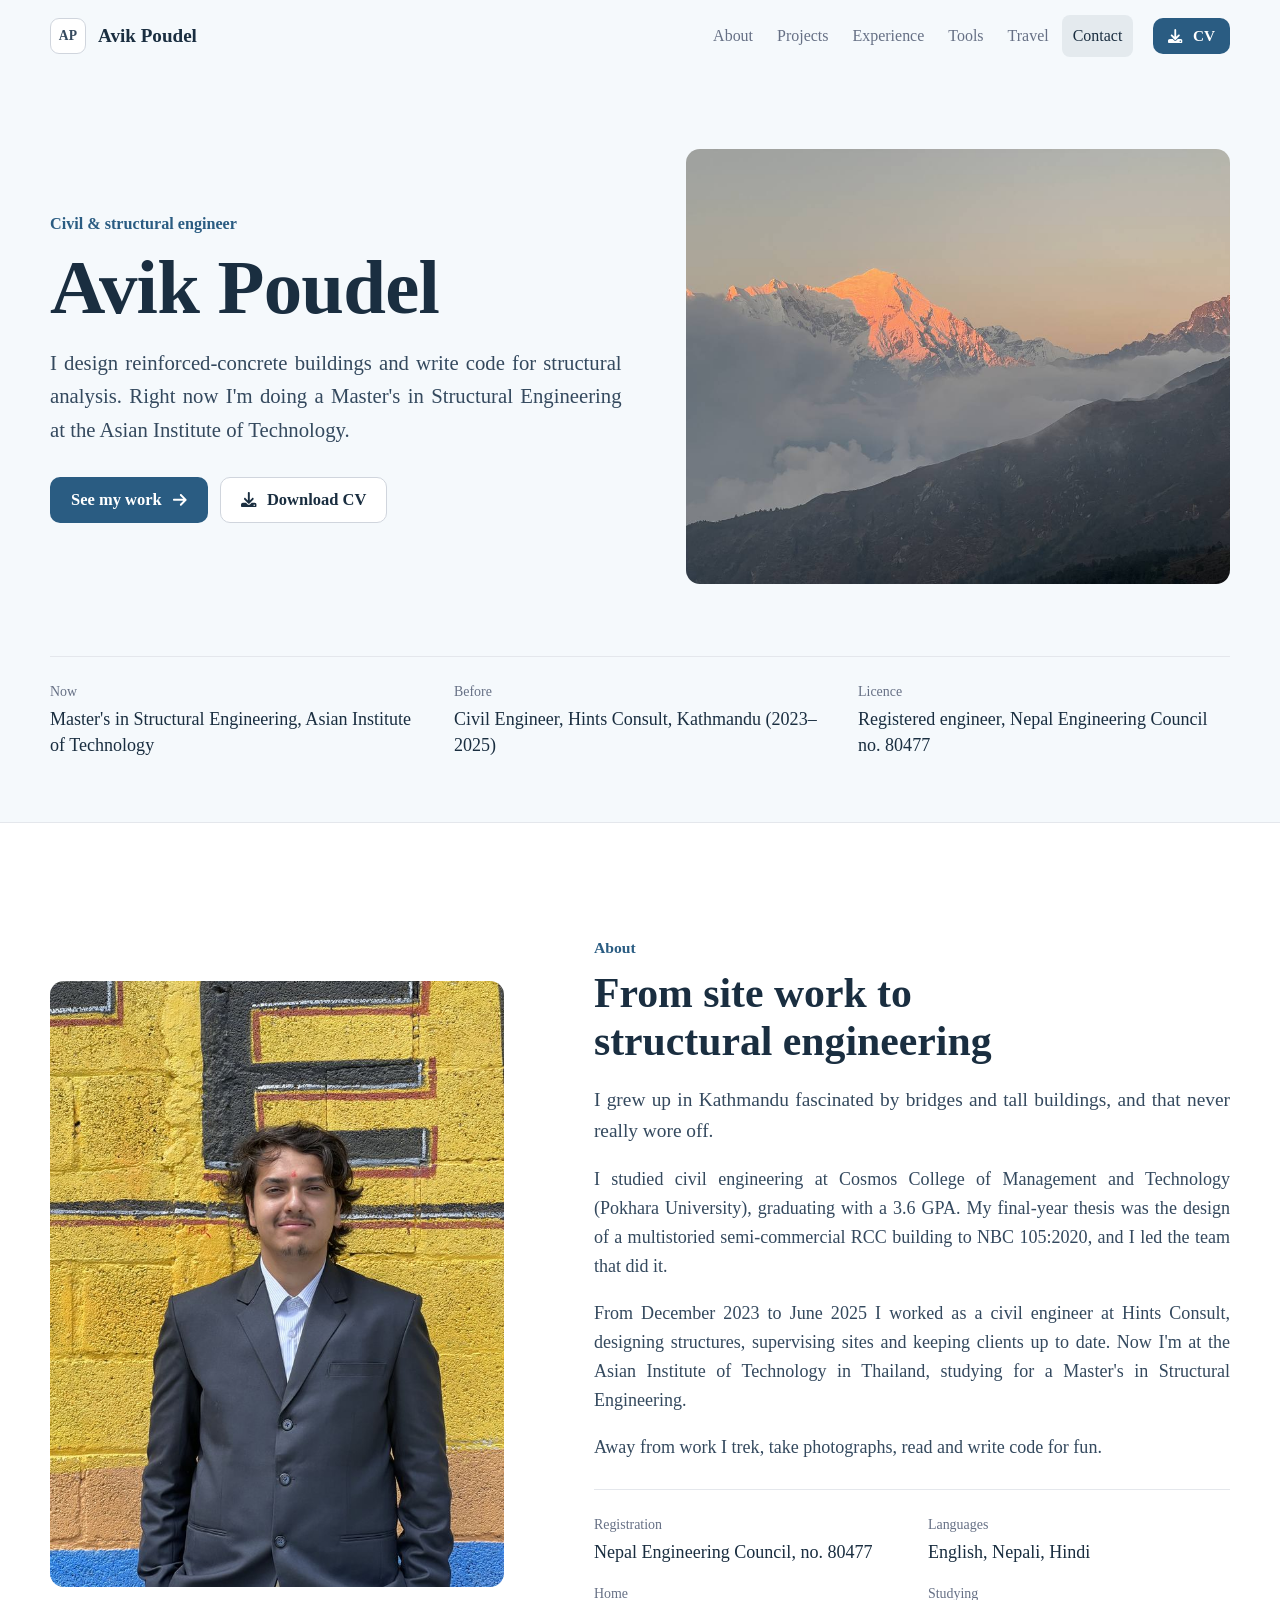
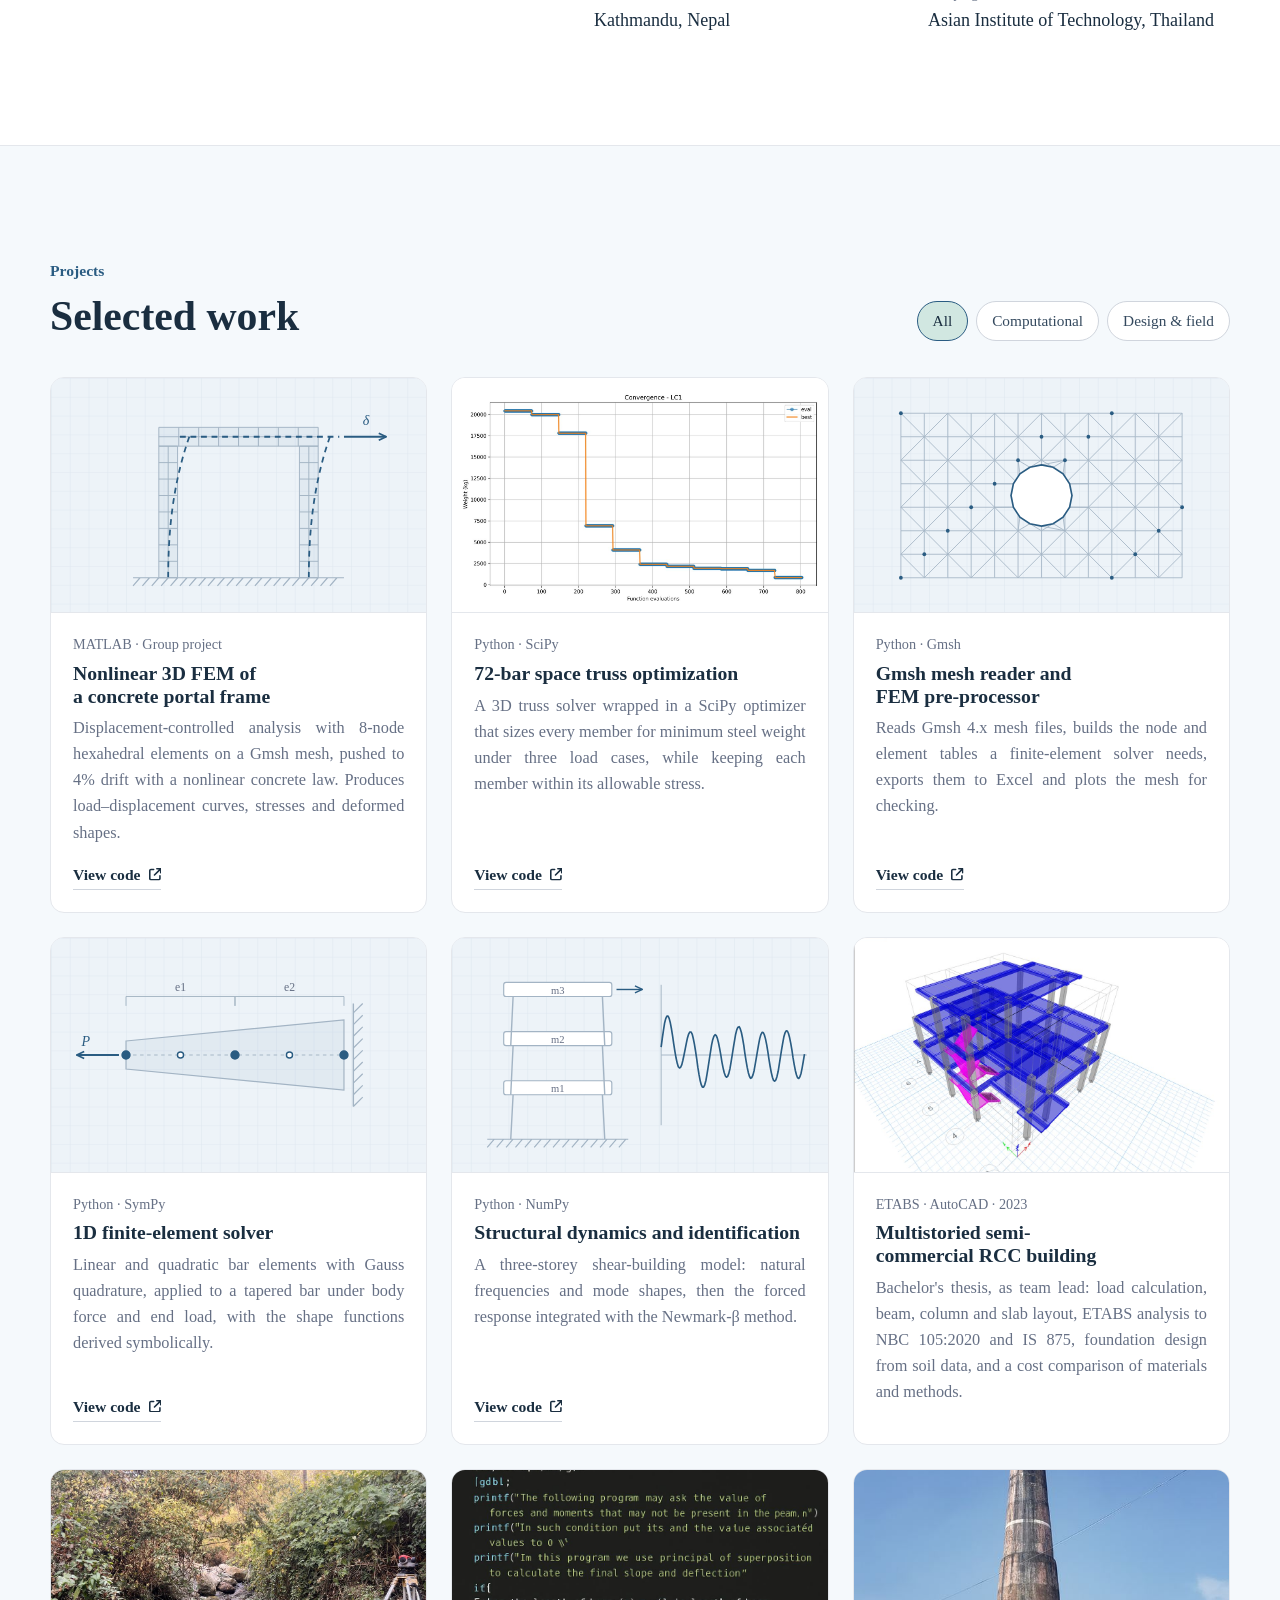
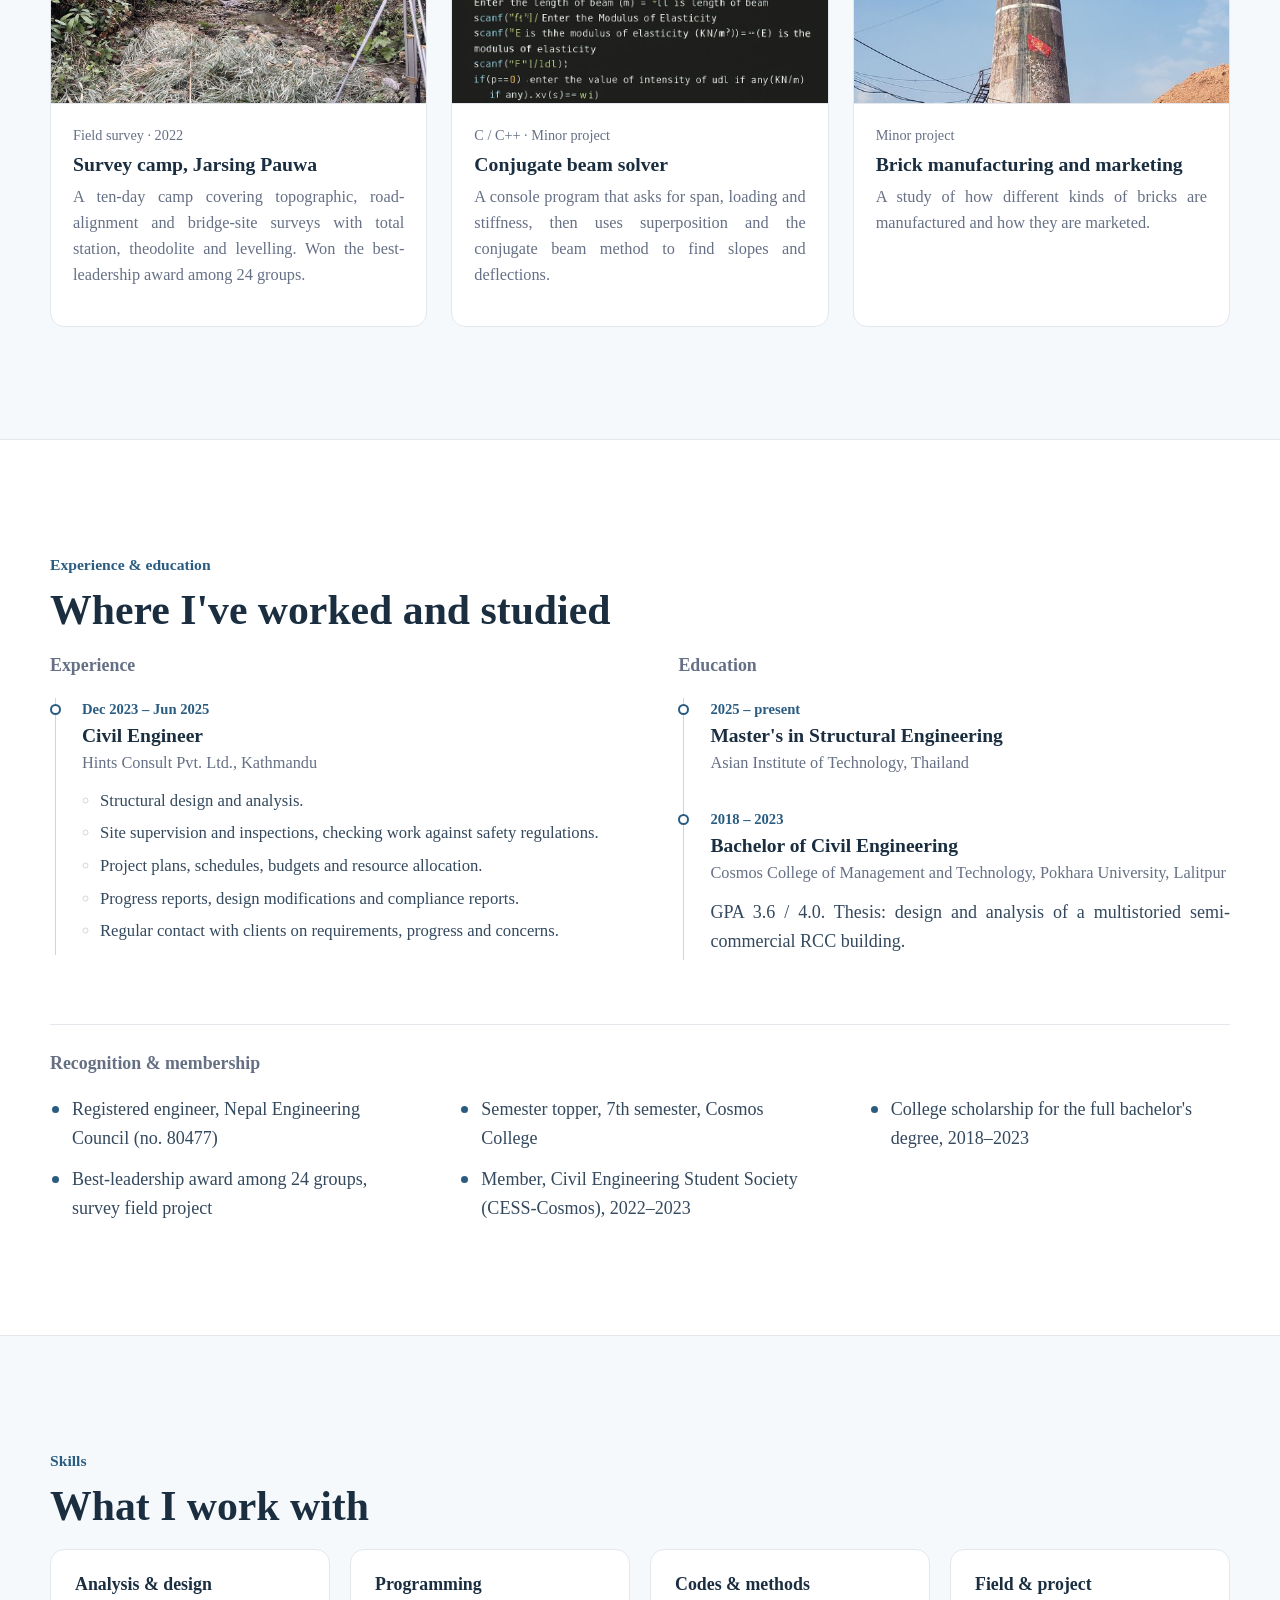
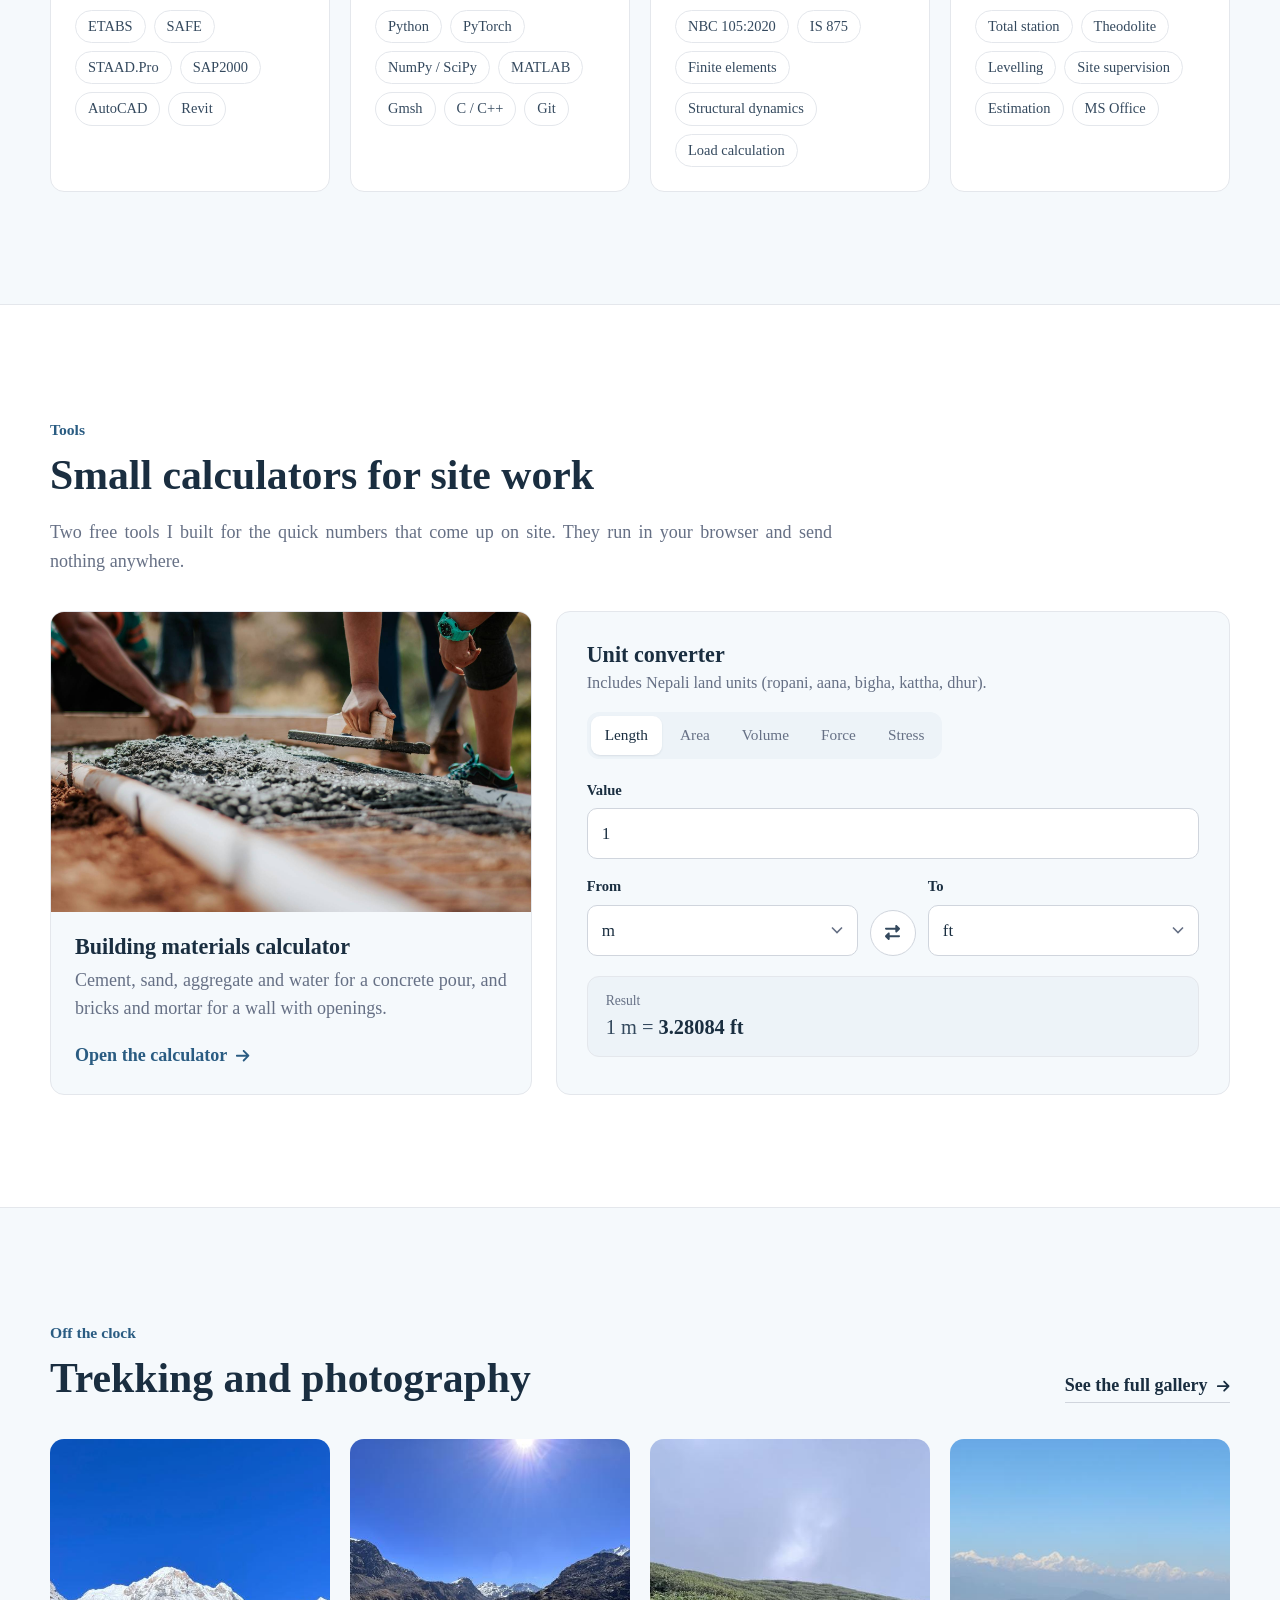
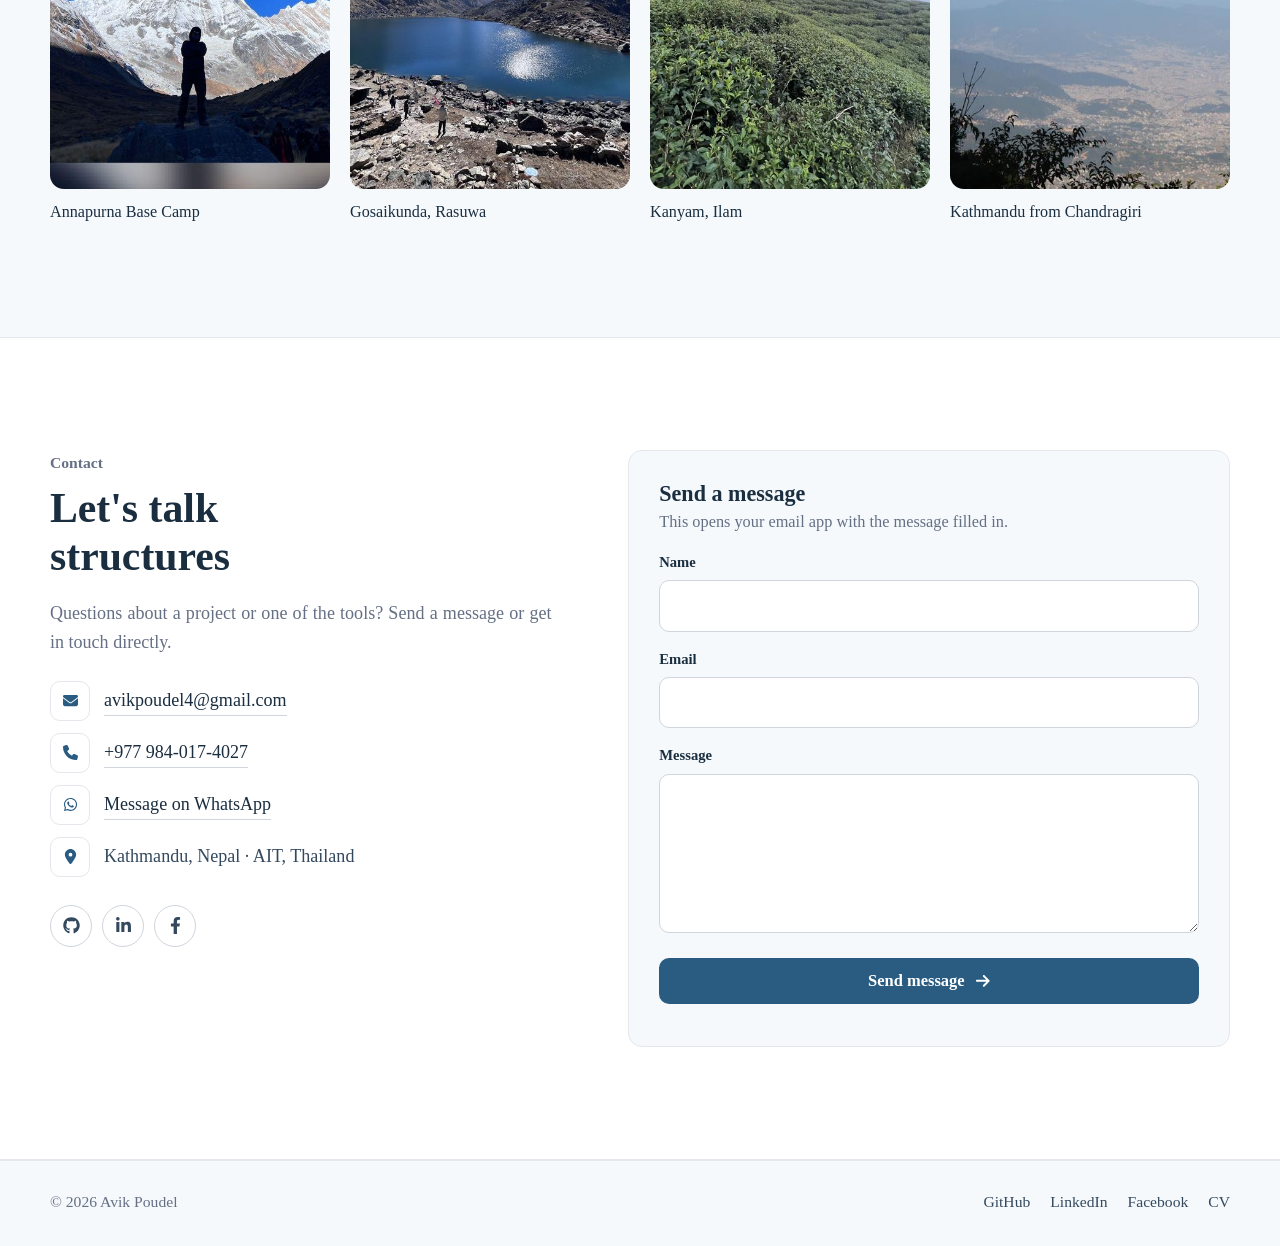
==== index.html @ 18329cd5 "Use the original site's colour palette Bring back the colours from the first avikpoudel.com.np style" ====
<!DOCTYPE html>
<html lang="en">
<head>
  <meta charset="utf-8">
  <meta name="viewport" content="width=device-width, initial-scale=1">
  <title>Avik Poudel | Civil &amp; Structural Engineer</title>
  <meta name="description" content="Avik Poudel is a civil and structural engineer from Kathmandu, Nepal, studying for a Master's in Structural Engineering at the Asian Institute of Technology.">
  <link rel="canonical" href="https://www.avikpoudel.com.np/">
  <meta name="theme-color" content="#f5f9fc">

  <meta property="og:type" content="website">
  <meta property="og:site_name" content="Avik Poudel">
  <meta property="og:title" content="Avik Poudel | Civil & Structural Engineer">
  <meta property="og:description" content="Structural design, finite-element analysis and engineering tools.">
  <meta property="og:url" content="https://www.avikpoudel.com.np/">
  <meta property="og:image" content="https://www.avikpoudel.com.np/assets/img/og.jpg">
  <meta property="og:image:width" content="1200">
  <meta property="og:image:height" content="630">
  <meta name="twitter:card" content="summary_large_image">

  <link rel="icon" href="favicon.ico" sizes="32x32">
  <link rel="icon" href="assets/img/favicon.svg" type="image/svg+xml">
  <link rel="apple-touch-icon" href="assets/img/apple-touch-icon.png">
  <link rel="preload" as="image" href="assets/img/hero.jpg" imagesrcset="assets/img/hero-sm.jpg 1100w, assets/img/hero.jpg 2200w" imagesizes="(max-width: 860px) 100vw, 50vw">
  <link rel="stylesheet" href="assets/css/site.css">
  <script>document.documentElement.classList.add('js');</script>

  <script type="application/ld+json">
  {
    "@context": "https://schema.org",
    "@type": "Person",
    "name": "Avik Poudel",
    "jobTitle": "Civil and Structural Engineer",
    "url": "https://www.avikpoudel.com.np/",
    "image": "https://www.avikpoudel.com.np/assets/img/portrait.jpg",
    "email": "mailto:avikpoudel4@gmail.com",
    "address": { "@type": "PostalAddress", "addressLocality": "Kathmandu", "addressCountry": "NP" },
    "alumniOf": { "@type": "CollegeOrUniversity", "name": "Pokhara University" },
    "affiliation": { "@type": "CollegeOrUniversity", "name": "Asian Institute of Technology" },
    "sameAs": [
      "https://github.com/poudelavik1",
      "https://www.linkedin.com/in/avik-poudel-980027285/",
      "https://www.facebook.com/avik.poudel"
    ]
  }
  </script>
</head>
<body>
  <a class="skip-link" href="#main">Skip to content</a>

  <header class="site-header" data-header>
    <div class="container nav">
      <a class="brand" href="#top">
        <span class="brand__mark" aria-hidden="true">AP</span>
        <span>Avik Poudel</span>
      </a>
      <button class="nav-toggle" type="button" aria-expanded="false" aria-controls="site-nav" data-nav-toggle>
        <span class="nav-toggle__bars" aria-hidden="true"></span>
        <span class="sr-only">Menu</span>
      </button>
      <nav class="nav__menu" id="site-nav" aria-label="Main">
        <ul class="nav__links">
          <li><a href="#about">About</a></li>
          <li><a href="#projects">Projects</a></li>
          <li><a href="#experience">Experience</a></li>
          <li><a href="#tools">Tools</a></li>
          <li><a href="hobby.html">Travel</a></li>
          <li><a href="#contact">Contact</a></li>
        </ul>
        <a class="btn btn--small" href="resources/cv.pdf" download>
          <svg class="icon" aria-hidden="true"><use href="assets/img/icons.svg#i-download"></use></svg>
          CV
        </a>
      </nav>
    </div>
  </header>

  <main id="main">

    <!-- Hero -->
    <section class="hero" id="top" aria-labelledby="hero-title">
      <div class="container hero__grid">
        <div>
          <p class="eyebrow">Civil &amp; structural engineer</p>
          <h1 class="hero__title" id="hero-title">Avik Poudel</h1>
          <p class="hero__lead">I design reinforced-concrete buildings and write code for structural analysis. Right now I'm doing a Master's in Structural Engineering at the Asian Institute of Technology.</p>
          <div class="hero__actions">
            <a class="btn" href="#projects">
              See my work
              <svg class="icon" aria-hidden="true"><use href="assets/img/icons.svg#i-arrow-right"></use></svg>
            </a>
            <a class="btn btn--outline" href="resources/cv.pdf" download>
              <svg class="icon" aria-hidden="true"><use href="assets/img/icons.svg#i-download"></use></svg>
              Download CV
            </a>
          </div>
        </div>
        <figure class="hero__media">
          <img src="assets/img/hero.jpg" srcset="assets/img/hero-sm.jpg 1100w, assets/img/hero.jpg 2200w" sizes="(max-width: 860px) 100vw, 50vw" width="2200" height="1650" alt="A snow-capped Himalayan peak glowing orange at sunrise above a sea of clouds" fetchpriority="high">
        </figure>
      </div>
      <div class="container">
        <dl class="hero__facts">
          <div>
            <dt>Now</dt>
            <dd>Master's in Structural Engineering, Asian Institute of Technology</dd>
          </div>
          <div>
            <dt>Before</dt>
            <dd>Civil Engineer, Hints Consult, Kathmandu (2023–2025)</dd>
          </div>
          <div>
            <dt>Licence</dt>
            <dd>Registered engineer, Nepal Engineering Council no. 80477</dd>
          </div>
        </dl>
      </div>
    </section>

    <!-- About -->
    <section class="section section--white" id="about" aria-labelledby="about-title">
      <div class="container about">
        <figure class="about__photo reveal">
          <img src="assets/img/portrait.jpg" width="675" height="900" loading="lazy" alt="Avik Poudel in a dark suit, standing in front of a yellow painted wall">
        </figure>
        <div class="reveal">
          <p class="section-label">About</p>
          <h2 id="about-title">From site work to structural engineering</h2>
          <p class="lead">I grew up in Kathmandu fascinated by bridges and tall buildings, and that never really wore off.</p>
          <p>I studied civil engineering at Cosmos College of Management and Technology (Pokhara University), graduating with a 3.6 GPA. My final-year thesis was the design of a multistoried semi-commercial RCC building to NBC 105:2020, and I led the team that did it.</p>
          <p>From December 2023 to June 2025 I worked as a civil engineer at Hints Consult, designing structures, supervising sites and keeping clients up to date. Now I'm at the Asian Institute of Technology in Thailand, studying for a Master's in Structural Engineering.</p>
          <p>Away from work I trek, take photographs, read and write code for fun.</p>
          <dl class="facts">
            <div><dt>Registration</dt><dd>Nepal Engineering Council, no. 80477</dd></div>
            <div><dt>Languages</dt><dd>English, Nepali, Hindi</dd></div>
            <div><dt>Home</dt><dd>Kathmandu, Nepal</dd></div>
            <div><dt>Studying</dt><dd>Asian Institute of Technology, Thailand</dd></div>
          </dl>
        </div>
      </div>
    </section>


    <!-- Projects -->
    <section class="section" id="projects" aria-labelledby="projects-title">
      <div class="container">
        <div class="section-head">
          <div>
            <p class="section-label">Projects</p>
            <h2 id="projects-title">Selected work</h2>
          </div>
          <div class="filters" role="group" aria-label="Filter projects">
            <button class="filter" type="button" data-filter="all" aria-pressed="true">All</button>
            <button class="filter" type="button" data-filter="computational" aria-pressed="false">Computational</button>
            <button class="filter" type="button" data-filter="design" aria-pressed="false">Design &amp; field</button>
          </div>
        </div>

        <div class="project-grid">
          <article class="project reveal" data-tags="computational">
            <div class="project__media">
              <img src="assets/img/projects/portal-frame.svg" width="320" height="200" loading="lazy" alt="Line drawing of a meshed concrete portal frame with its deformed shape dashed under a lateral displacement.">
            </div>
            <div class="project__body">
              <p class="project__meta">MATLAB · Group project</p>
              <h3>Nonlinear 3D FEM of a concrete portal frame</h3>
              <p>Displacement-controlled analysis with 8-node hexahedral elements on a Gmsh mesh, pushed to 4% drift with a nonlinear concrete law. Produces load–displacement curves, stresses and deformed shapes.</p>
              <a class="text-link" href="https://github.com/poudelavik1/FEMPROJECT_GROUP3" target="_blank" rel="noopener">View code <svg class="icon" aria-hidden="true"><use href="assets/img/icons.svg#i-arrow-up-right-from-square"></use></svg></a>
            </div>
          </article>

          <article class="project reveal" data-tags="computational">
            <div class="project__media project__media--chart">
              <img src="assets/img/truss-convergence.jpg" width="1400" height="840" loading="lazy" alt="Convergence plot: truss weight falls in steps from about 20,000 to under 1,000 over 800 function evaluations.">
            </div>
            <div class="project__body">
              <p class="project__meta">Python · SciPy</p>
              <h3>72-bar space truss optimization</h3>
              <p>A 3D truss solver wrapped in a SciPy optimizer that sizes every member for minimum steel weight under three load cases, while keeping each member within its allowable stress.</p>
              <a class="text-link" href="https://github.com/poudelavik1/72bartrussoptimization" target="_blank" rel="noopener">View code <svg class="icon" aria-hidden="true"><use href="assets/img/icons.svg#i-arrow-up-right-from-square"></use></svg></a>
            </div>
          </article>

          <article class="project reveal" data-tags="computational">
            <div class="project__media">
              <img src="assets/img/projects/gmsh-mesh.svg" width="320" height="200" loading="lazy" alt="Triangular finite-element mesh of a plate with a circular hole.">
            </div>
            <div class="project__body">
              <p class="project__meta">Python · Gmsh</p>
              <h3>Gmsh mesh reader and FEM pre-processor</h3>
              <p>Reads Gmsh 4.x mesh files, builds the node and element tables a finite-element solver needs, exports them to Excel and plots the mesh for checking.</p>
              <a class="text-link" href="https://github.com/poudelavik1/gmsh2dcooedgen" target="_blank" rel="noopener">View code <svg class="icon" aria-hidden="true"><use href="assets/img/icons.svg#i-arrow-up-right-from-square"></use></svg></a>
            </div>
          </article>

          <article class="project reveal" data-tags="computational">
            <div class="project__media">
              <img src="assets/img/projects/fem-1d.svg" width="320" height="200" loading="lazy" alt="Tapered bar fixed at one end, split into two quadratic elements, with an axial load P at the free end.">
            </div>
            <div class="project__body">
              <p class="project__meta">Python · SymPy</p>
              <h3>1D finite-element solver</h3>
              <p>Linear and quadratic bar elements with Gauss quadrature, applied to a tapered bar under body force and end load, with the shape functions derived symbolically.</p>
              <a class="text-link" href="https://github.com/poudelavik1/fem_1D_elementsolver" target="_blank" rel="noopener">View code <svg class="icon" aria-hidden="true"><use href="assets/img/icons.svg#i-arrow-up-right-from-square"></use></svg></a>
            </div>
          </article>

          <article class="project reveal" data-tags="computational">
            <div class="project__media">
              <img src="assets/img/projects/shear-building.svg" width="320" height="200" loading="lazy" alt="Three-storey shear building model beside a plot of its top-floor displacement over time.">
            </div>
            <div class="project__body">
              <p class="project__meta">Python · NumPy</p>
              <h3>Structural dynamics and identification</h3>
              <p>A three-storey shear-building model: natural frequencies and mode shapes, then the forced response integrated with the Newmark-β method.</p>
              <a class="text-link" href="https://github.com/poudelavik1/structuralidentification" target="_blank" rel="noopener">View code <svg class="icon" aria-hidden="true"><use href="assets/img/icons.svg#i-arrow-up-right-from-square"></use></svg></a>
            </div>
          </article>

          <article class="project reveal" data-tags="design">
            <div class="project__media">
              <img src="assets/img/etabs.jpg" width="1100" height="697" loading="lazy" alt="ETABS 3D model of a multistoried reinforced-concrete building with slabs, beams and columns.">
            </div>
            <div class="project__body">
              <p class="project__meta">ETABS · AutoCAD · 2023</p>
              <h3>Multistoried semi-commercial RCC building</h3>
              <p>Bachelor's thesis, as team lead: load calculation, beam, column and slab layout, ETABS analysis to NBC 105:2020 and IS 875, foundation design from soil data, and a cost comparison of materials and methods.</p>
            </div>
          </article>

          <article class="project reveal" data-tags="design">
            <div class="project__media">
              <img src="assets/img/survey-camp.jpg" width="1100" height="825" loading="lazy" alt="Surveying instrument on a tripod beside a rocky stream in the forest.">
            </div>
            <div class="project__body">
              <p class="project__meta">Field survey · 2022</p>
              <h3>Survey camp, Jarsing Pauwa</h3>
              <p>A ten-day camp covering topographic, road-alignment and bridge-site surveys with total station, theodolite and levelling. Won the best-leadership award among 24 groups.</p>
            </div>
          </article>

          <article class="project reveal" data-tags="computational">
            <div class="project__media">
              <img src="assets/img/conjugate-beam.jpg" width="900" height="900" loading="lazy" alt="C source code for a conjugate beam calculation.">
            </div>
            <div class="project__body">
              <p class="project__meta">C / C++ · Minor project</p>
              <h3>Conjugate beam solver</h3>
              <p>A console program that asks for span, loading and stiffness, then uses superposition and the conjugate beam method to find slopes and deflections.</p>
            </div>
          </article>

          <article class="project reveal" data-tags="design">
            <div class="project__media">
              <img src="assets/img/brick-factory.jpg" width="562" height="1000" loading="lazy" alt="Tall brick kiln chimney with smoke against a blue sky.">
            </div>
            <div class="project__body">
              <p class="project__meta">Minor project</p>
              <h3>Brick manufacturing and marketing</h3>
              <p>A study of how different kinds of bricks are manufactured and how they are marketed.</p>
            </div>
          </article>
        </div>
      </div>
    </section>

    <!-- Experience & education -->
    <section class="section section--white" id="experience" aria-labelledby="experience-title">
      <div class="container">
        <p class="section-label">Experience &amp; education</p>
        <h2 id="experience-title">Where I've worked and studied</h2>

        <div class="timeline-grid">
          <div class="reveal">
            <h3 class="col-title">Experience</h3>
            <ol class="timeline">
              <li class="timeline__item">
                <p class="timeline__date">Dec 2023 – Jun 2025</p>
                <h4>Civil Engineer</h4>
                <p class="timeline__place">Hints Consult Pvt. Ltd., Kathmandu</p>
                <ul>
                  <li>Structural design and analysis.</li>
                  <li>Site supervision and inspections, checking work against safety regulations.</li>
                  <li>Project plans, schedules, budgets and resource allocation.</li>
                  <li>Progress reports, design modifications and compliance reports.</li>
                  <li>Regular contact with clients on requirements, progress and concerns.</li>
                </ul>
              </li>
            </ol>
          </div>

          <div class="reveal">
            <h3 class="col-title">Education</h3>
            <ol class="timeline">
              <li class="timeline__item">
                <p class="timeline__date">2025 – present</p>
                <h4>Master's in Structural Engineering</h4>
                <p class="timeline__place">Asian Institute of Technology, Thailand</p>
              </li>
              <li class="timeline__item">
                <p class="timeline__date">2018 – 2023</p>
                <h4>Bachelor of Civil Engineering</h4>
                <p class="timeline__place">Cosmos College of Management and Technology, Pokhara University, Lalitpur</p>
                <p>GPA 3.6 / 4.0. Thesis: design and analysis of a multistoried semi-commercial RCC building.</p>
              </li>
            </ol>
          </div>
        </div>

        <div class="recognition reveal">
          <h3 class="col-title">Recognition &amp; membership</h3>
          <ul class="plain-list">
            <li>Registered engineer, Nepal Engineering Council (no. 80477)</li>
            <li>Semester topper, 7th semester, Cosmos College</li>
            <li>College scholarship for the full bachelor's degree, 2018–2023</li>
            <li>Best-leadership award among 24 groups, survey field project</li>
            <li>Member, Civil Engineering Student Society (CESS-Cosmos), 2022–2023</li>
          </ul>
        </div>
      </div>
    </section>

    <!-- Skills -->
    <section class="section" id="skills" aria-labelledby="skills-title">
      <div class="container">
        <p class="section-label">Skills</p>
        <h2 id="skills-title">What I work with</h2>
        <div class="skills-grid">
          <div class="skill-group reveal">
            <h3>Analysis &amp; design</h3>
            <ul class="chips">
              <li>ETABS</li><li>SAFE</li><li>STAAD.Pro</li><li>SAP2000</li><li>AutoCAD</li><li>Revit</li>
            </ul>
          </div>
          <div class="skill-group reveal">
            <h3>Programming</h3>
            <ul class="chips">
              <li>Python</li><li>PyTorch</li><li>NumPy / SciPy</li><li>MATLAB</li><li>Gmsh</li><li>C / C++</li><li>Git</li>
            </ul>
          </div>
          <div class="skill-group reveal">
            <h3>Codes &amp; methods</h3>
            <ul class="chips">
              <li>NBC 105:2020</li><li>IS 875</li><li>Finite elements</li><li>Structural dynamics</li><li>Load calculation</li>
            </ul>
          </div>
          <div class="skill-group reveal">
            <h3>Field &amp; project</h3>
            <ul class="chips">
              <li>Total station</li><li>Theodolite</li><li>Levelling</li><li>Site supervision</li><li>Estimation</li><li>MS Office</li>
            </ul>
          </div>
        </div>
      </div>
    </section>

    <!-- Tools -->
    <section class="section section--white" id="tools" aria-labelledby="tools-title">
      <div class="container">
        <p class="section-label">Tools</p>
        <h2 id="tools-title">Small calculators for site work</h2>
        <p class="section-intro">Two free tools I built for the quick numbers that come up on site. They run in your browser and send nothing anywhere.</p>

        <div class="tools">
          <a class="tool-card reveal" href="concretecal.html">
            <img src="assets/img/construction.jpg" width="1800" height="1200" loading="lazy" alt="Workers levelling freshly poured concrete">
            <div class="tool-card__body">
              <h3>Building materials calculator</h3>
              <p>Cement, sand, aggregate and water for a concrete pour, and bricks and mortar for a wall with openings.</p>
              <span class="tool-cta">Open the calculator <svg class="icon" aria-hidden="true"><use href="assets/img/icons.svg#i-arrow-right"></use></svg></span>
            </div>
          </a>

          <div class="panel reveal" data-converter>
            <h3>Unit converter</h3>
            <p class="panel-intro">Includes Nepali land units (ropani, aana, bigha, kattha, dhur).</p>
            <div class="segmented" role="group" aria-label="Quantity">
              <button type="button" data-category="length" aria-pressed="true">Length</button>
              <button type="button" data-category="area" aria-pressed="false">Area</button>
              <button type="button" data-category="volume" aria-pressed="false">Volume</button>
              <button type="button" data-category="force" aria-pressed="false">Force</button>
              <button type="button" data-category="stress" aria-pressed="false">Stress</button>
            </div>
            <div class="field">
              <label for="conv-value">Value</label>
              <input class="input" id="conv-value" type="number" inputmode="decimal" step="any" value="1">
            </div>
            <div class="conv-grid">
              <div class="field">
                <label for="conv-from">From</label>
                <select class="input" id="conv-from"></select>
              </div>
              <button class="icon-btn" type="button" id="conv-swap" aria-label="Swap units">
                <svg class="icon" aria-hidden="true"><use href="assets/img/icons.svg#i-right-left"></use></svg>
              </button>
              <div class="field">
                <label for="conv-to">To</label>
                <select class="input" id="conv-to"></select>
              </div>
            </div>
            <output class="result" id="conv-result" for="conv-value conv-from conv-to" aria-live="polite"></output>
          </div>
        </div>
      </div>
    </section>

    <!-- Travel -->
    <section class="section" id="travel" aria-labelledby="travel-title">
      <div class="container">
        <div class="section-head">
          <div>
            <p class="section-label">Off the clock</p>
            <h2 id="travel-title">Trekking and photography</h2>
          </div>
          <a class="text-link" href="hobby.html">See the full gallery <svg class="icon" aria-hidden="true"><use href="assets/img/icons.svg#i-arrow-right"></use></svg></a>
        </div>
        <div class="travel-strip">
          <a class="reveal" href="hobby.html#abc"><div class="frame"><img src="assets/img/travel/abc-sm.jpg" width="640" height="641" loading="lazy" alt="Silhouette of a trekker in front of the snow-covered Annapurna peaks"></div><span>Annapurna Base Camp</span></a>
          <a class="reveal" href="hobby.html#goshainkunda"><div class="frame"><img src="assets/img/travel/goshainkunda-sm.jpg" width="760" height="570" loading="lazy" alt="Gosaikunda, a deep blue alpine lake surrounded by rocky mountains"></div><span>Gosaikunda, Rasuwa</span></a>
          <a class="reveal" href="hobby.html#tea"><div class="frame"><img src="assets/img/travel/tea-sm.jpg" width="760" height="570" loading="lazy" alt="Rows of green tea bushes on a hillside in Kanyam, Ilam"></div><span>Kanyam, Ilam</span></a>
          <a class="reveal" href="hobby.html#cj"><div class="frame"><img src="assets/img/travel/cj-sm.jpg" width="760" height="507" loading="lazy" alt="Kathmandu spread across the valley, seen from Chandragiri Hills"></div><span>Kathmandu from Chandragiri</span></a>
        </div>
      </div>
    </section>

    <!-- Contact -->
    <section class="section section--white" id="contact" aria-labelledby="contact-title">
      <div class="container contact">
        <div class="reveal">
          <p class="section-label">Contact</p>
          <h2 id="contact-title">Let's talk structures</h2>
          <p>Questions about a project or one of the tools? Send a message or get in touch directly.</p>
          <ul class="contact-list">
            <li>
              <span class="icon-wrap"><svg class="icon" aria-hidden="true"><use href="assets/img/icons.svg#i-envelope"></use></svg></span>
              <a href="mailto:avikpoudel4@gmail.com">avikpoudel4@gmail.com</a>
            </li>
            <li>
              <span class="icon-wrap"><svg class="icon" aria-hidden="true"><use href="assets/img/icons.svg#i-phone"></use></svg></span>
              <a href="tel:+9779840174027">+977 984-017-4027</a>
            </li>
            <li>
              <span class="icon-wrap"><svg class="icon" aria-hidden="true"><use href="assets/img/icons.svg#i-whatsapp"></use></svg></span>
              <a href="https://wa.me/9779840174027" target="_blank" rel="noopener">Message on WhatsApp</a>
            </li>
            <li>
              <span class="icon-wrap"><svg class="icon" aria-hidden="true"><use href="assets/img/icons.svg#i-location-dot"></use></svg></span>
              Kathmandu, Nepal · AIT, Thailand
            </li>
          </ul>
          <ul class="social">
            <li><a href="https://github.com/poudelavik1" target="_blank" rel="noopener" aria-label="GitHub"><svg class="icon" aria-hidden="true"><use href="assets/img/icons.svg#i-github"></use></svg></a></li>
            <li><a href="https://www.linkedin.com/in/avik-poudel-980027285/" target="_blank" rel="noopener" aria-label="LinkedIn"><svg class="icon" aria-hidden="true"><use href="assets/img/icons.svg#i-linkedin-in"></use></svg></a></li>
            <li><a href="https://www.facebook.com/avik.poudel" target="_blank" rel="noopener" aria-label="Facebook"><svg class="icon" aria-hidden="true"><use href="assets/img/icons.svg#i-facebook-f"></use></svg></a></li>
          </ul>
        </div>

        <form class="panel reveal" id="contact-form">
          <h3>Send a message</h3>
          <p class="panel-intro">This opens your email app with the message filled in.</p>
          <div class="field">
            <label for="contact-name">Name</label>
            <input class="input" id="contact-name" name="name" type="text" autocomplete="name" required>
          </div>
          <div class="field">
            <label for="contact-email">Email</label>
            <input class="input" id="contact-email" name="email" type="email" autocomplete="email" required>
          </div>
          <div class="field">
            <label for="contact-message">Message</label>
            <textarea class="input" id="contact-message" name="message" rows="5" required></textarea>
          </div>
          <button class="btn btn--block" type="submit">
            Send message
            <svg class="icon" aria-hidden="true"><use href="assets/img/icons.svg#i-arrow-right"></use></svg>
          </button>
          <p class="form-note" data-form-note aria-live="polite"></p>
        </form>
      </div>
    </section>
  </main>

  <footer class="site-footer">
    <div class="container footer">
      <p>© <span data-year>2026</span> Avik Poudel</p>
      <nav aria-label="Footer">
        <a href="https://github.com/poudelavik1" target="_blank" rel="noopener">GitHub</a>
        <a href="https://www.linkedin.com/in/avik-poudel-980027285/" target="_blank" rel="noopener">LinkedIn</a>
        <a href="https://www.facebook.com/avik.poudel" target="_blank" rel="noopener">Facebook</a>
        <a href="resources/cv.pdf" download>CV</a>
      </nav>
    </div>
  </footer>

  <button class="to-top" type="button" data-to-top aria-label="Back to top">
    <svg class="icon" aria-hidden="true"><use href="assets/img/icons.svg#i-arrow-up"></use></svg>
  </button>

  <script src="assets/js/site.js" defer></script>
  <script src="assets/js/converter.js" defer></script>
</body>
</html>
---- assets/css/site.css ----
/* ==========================================================================
   Avik Poudel — portfolio
   One stylesheet for every page: a light, quiet palette with a muted
   slate-blue accent. Tokens first, then layout, then components.
   ========================================================================== */

:root {
  /* Colours from the original avikpoudel.com.np stylesheet */
  --bg: #f5f9fc;              /* old --light */
  --surface: #ffffff;
  --tint: #edf3f8;
  --secondary: #d1e7e1;       /* old --secondary (mint) */
  --ink: #1a2e40;             /* old --dark */
  --ink-2: #34495e;
  --muted: #667085;
  --line: #e4e7ec;
  --line-strong: #d0d5dd;

  --accent: #2a5c82;          /* old --primary */
  --accent-hover: #1f4766;
  --accent-soft: rgba(42, 92, 130, .15);
  --focus: #7fa6c4;

  --radius: 14px;
  --radius-sm: 10px;
  --shadow: 0 1px 2px rgba(26, 46, 64, .04), 0 6px 18px rgba(26, 46, 64, .05);

  --font-display: "Times New Roman", Times, "Liberation Serif", serif;
  --font-body: "Times New Roman", Times, "Liberation Serif", serif;

  --header-h: 72px;
  --container: 1180px;
  --gutter: clamp(16px, 4vw, 32px);
}

/* ---------- Base ---------- */

*, *::before, *::after { box-sizing: border-box; }

html {
  font-size: 106.25%; /* Times New Roman runs small; 1rem = 17px */
  scroll-behavior: smooth;
  scroll-padding-top: calc(var(--header-h) + 8px);
  -webkit-text-size-adjust: 100%;
}

body {
  margin: 0;
  font-family: var(--font-body);
  font-size: 1.0625rem;
  line-height: 1.6;
  color: var(--ink-2);
  background: var(--bg);
  font-kerning: normal;
  -webkit-font-smoothing: antialiased;
  text-rendering: optimizeLegibility;
  overflow-x: clip;
}

img, svg { display: block; max-width: 100%; }
img { height: auto; }
a { color: inherit; }
p { margin: 0 0 1em; }
ul, ol { margin: 0; padding: 0; }
button, input, select, textarea { font: inherit; color: inherit; }
button { -webkit-tap-highlight-color: transparent; }

h1, h2, h3, h4 {
  margin: 0;
  font-family: var(--font-display);
  font-weight: 700;
  line-height: 1.15;
  letter-spacing: 0;
  color: var(--ink);
  text-wrap: balance;
}

h2 {
  font-size: clamp(1.9rem, 1.8vw + 1.1rem, 2.7rem);
  margin-bottom: 18px;
}

/* Longer paragraphs are justified on wider screens, with hyphenation so the word
   gaps stay even. Phone columns are too narrow for that, so they stay left-aligned. */
@media (min-width: 640px) {
  .lead,
  .hero__lead,
  .about p,
  .project p:not(.project__meta),
  .timeline__item p:not(.timeline__date):not(.timeline__place),
  .timeline__item li,
  .section-intro,
  .contact > div > p,
  .tool-card p,
  .page-hero p {
    text-align: justify;
    -webkit-hyphens: auto;
    hyphens: auto;
  }
}

:focus-visible {
  outline: 3px solid var(--focus);
  outline-offset: 3px;
  border-radius: 4px;
}

.sr-only {
  position: absolute;
  width: 1px; height: 1px;
  padding: 0; margin: -1px;
  overflow: hidden;
  clip: rect(0 0 0 0);
  white-space: nowrap;
  border: 0;
}

.skip-link {
  position: absolute;
  left: 12px; top: -64px;
  z-index: 300;
  padding: 10px 16px;
  border-radius: 8px;
  background: var(--ink);
  color: #fff;
  font-weight: 600;
  text-decoration: none;
  transition: top .2s;
}
.skip-link:focus { top: 12px; }

.container {
  width: 100%;
  max-width: calc(var(--container) + 2 * var(--gutter));
  margin-inline: auto;
  padding-inline: var(--gutter);
}

.icon {
  width: 1em; height: 1em;
  fill: currentColor;
  flex: none;
}

/* ---------- Header & navigation ---------- */

.site-header {
  position: fixed;
  inset: 0 0 auto;
  z-index: 100;
  height: var(--header-h);
  color: var(--ink);
  transition: background-color .3s, box-shadow .3s;
}

.site-header.is-solid,
.site-header[data-open="true"] {
  background: rgba(255, 255, 255, .92);
  -webkit-backdrop-filter: saturate(160%) blur(10px);
  backdrop-filter: saturate(160%) blur(10px);
  box-shadow: 0 1px 0 var(--line);
}

.nav {
  height: 100%;
  display: flex;
  align-items: center;
  justify-content: space-between;
  gap: 24px;
}

.brand {
  display: inline-flex;
  align-items: center;
  gap: 12px;
  color: var(--ink);
  text-decoration: none;
  font-family: var(--font-display);
  font-size: 1.125rem;
  font-weight: 600;
  white-space: nowrap;
}

.brand__mark {
  display: grid;
  place-items: center;
  width: 36px; height: 36px;
  border: 1px solid var(--line-strong);
  border-radius: 9px;
  background: var(--surface);
  color: var(--ink-2);
  font-size: .8rem;
  font-weight: 600;
  letter-spacing: .02em;
}

.nav__menu {
  display: flex;
  align-items: center;
  gap: 20px;
}

.nav__links {
  display: flex;
  gap: 2px;
  list-style: none;
}

.nav__links a {
  display: block;
  padding: 8px 11px;
  border-radius: 8px;
  color: var(--muted);
  font-size: .94rem;
  font-weight: 500;
  text-decoration: none;
  transition: color .2s, background-color .2s;
}
.nav__links a:hover { color: var(--ink); background: rgba(26, 46, 64, .05); }
.nav__links a[aria-current] { color: var(--ink); background: rgba(26, 46, 64, .07); }

.nav-toggle {
  display: none;
  place-items: center;
  width: 44px; height: 44px;
  padding: 0;
  border: 1px solid var(--line-strong);
  border-radius: 10px;
  background: var(--surface);
  color: var(--ink);
  cursor: pointer;
}

.nav-toggle__bars,
.nav-toggle__bars::before,
.nav-toggle__bars::after {
  display: block;
  width: 18px; height: 2px;
  border-radius: 2px;
  background: currentColor;
  transition: transform .25s, background-color .25s;
}
.nav-toggle__bars { position: relative; }
.nav-toggle__bars::before,
.nav-toggle__bars::after { content: ""; position: absolute; left: 0; }
.nav-toggle__bars::before { top: -6px; }
.nav-toggle__bars::after { top: 6px; }
.nav-toggle[aria-expanded="true"] .nav-toggle__bars { background: transparent; }
.nav-toggle[aria-expanded="true"] .nav-toggle__bars::before { transform: translateY(6px) rotate(45deg); }
.nav-toggle[aria-expanded="true"] .nav-toggle__bars::after { transform: translateY(-6px) rotate(-45deg); }

@media (max-width: 1000px) {
  .nav-toggle { display: inline-grid; }

  .nav__menu {
    position: fixed;
    top: var(--header-h);
    left: 0; right: 0;
    flex-direction: column;
    align-items: stretch;
    gap: 16px;
    max-height: calc(100vh - var(--header-h));
    max-height: calc(100dvh - var(--header-h));
    overflow-y: auto;
    padding: 12px var(--gutter) 24px;
    background: var(--surface);
    border-top: 1px solid var(--line);
    box-shadow: 0 20px 32px rgba(26, 46, 64, .08);
    opacity: 0;
    visibility: hidden;
    transform: translateY(-8px);
    transition: opacity .2s, transform .2s, visibility 0s .2s;
  }

  .site-header[data-open="true"] .nav__menu {
    opacity: 1;
    visibility: visible;
    transform: none;
    transition: opacity .2s, transform .2s;
  }

  .nav__links { flex-direction: column; gap: 2px; }
  .nav__links a { padding: 12px 10px; font-size: 1.05rem; color: var(--ink-2); }
  .nav__menu .btn { justify-content: center; }
}

/* ---------- Buttons & links ---------- */

.btn {
  display: inline-flex;
  align-items: center;
  gap: 10px;
  padding: 12px 20px;
  border: 1px solid transparent;
  border-radius: var(--radius-sm);
  background: var(--accent);
  color: #fff;
  font-size: .97rem;
  font-weight: 600;
  line-height: 1.2;
  text-decoration: none;
  cursor: pointer;
  transition: background-color .2s, border-color .2s, color .2s;
}
.btn:hover { background: var(--accent-hover); }
.btn .icon { width: .95em; height: .95em; }

.btn--outline { background: var(--surface); border-color: var(--line-strong); color: var(--ink); }
.btn--outline:hover { background: var(--surface); border-color: var(--ink-2); }

.btn--small { padding: 8px 14px; font-size: .9rem; }
.btn--block { width: 100%; justify-content: center; }

.text-link {
  display: inline-flex;
  align-items: center;
  gap: 8px;
  color: var(--ink);
  font-weight: 600;
  text-decoration: none;
  border-bottom: 1px solid var(--line-strong);
  padding-bottom: 2px;
  transition: color .2s, border-color .2s;
}
.text-link:hover { color: var(--accent); border-color: var(--accent); }
.text-link .icon { width: .8em; height: .8em; transition: transform .2s; }
.text-link:hover .icon { transform: translateX(2px); }

/* ---------- Sections ---------- */

.section { padding-block: clamp(64px, 9vw, 112px); }
.section--white { background: var(--surface); border-block: 1px solid var(--line); }
.section--white .panel,
.section--white .tool-card { background: var(--bg); }

.section-label {
  margin-bottom: 10px;
  font-size: .92rem;
  font-weight: 600;
  color: var(--accent);
}

.section-head {
  display: flex;
  flex-wrap: wrap;
  align-items: flex-end;
  justify-content: space-between;
  gap: 20px 32px;
  margin-bottom: 36px;
}
.section-head h2 { margin-bottom: 0; }
.section-intro { max-width: 46rem; color: var(--muted); margin-bottom: 36px; }

.lead { font-size: 1.14rem; line-height: 1.6; color: var(--ink-2); }

.chips {
  display: flex;
  flex-wrap: wrap;
  gap: 8px;
  list-style: none;
}
.chips li {
  padding: 4px 12px;
  border: 1px solid var(--line);
  border-radius: 999px;
  background: var(--surface);
  color: var(--ink-2);
  font-size: .85rem;
  line-height: 1.6;
}

/* ---------- Hero ---------- */

.hero { padding: calc(var(--header-h) + clamp(32px, 6vw, 80px)) 0 0; }

.hero__grid {
  display: grid;
  grid-template-columns: minmax(0, 1.05fr) minmax(0, 1fr);
  gap: clamp(32px, 5vw, 72px);
  align-items: center;
}

.eyebrow {
  margin-bottom: 14px;
  font-size: .95rem;
  font-weight: 600;
  color: var(--accent);
}

.hero__title {
  margin-bottom: 20px;
  font-size: clamp(3rem, 6vw, 5.2rem);
  font-weight: 700;
  line-height: 1;
  letter-spacing: -.01em;
}

.hero__lead {
  max-width: 36rem;
  margin-bottom: 30px;
  font-size: clamp(1.06rem, .6vw + .9rem, 1.22rem);
  color: var(--ink-2);
}

.hero__actions { display: flex; flex-wrap: wrap; gap: 12px; }

.hero__media { margin: 0; }
.hero__media img {
  width: 100%;
  aspect-ratio: 5 / 4;
  object-fit: cover;
  object-position: 62% 40%;
  border-radius: var(--radius);
}

.hero__facts {
  display: grid;
  grid-template-columns: repeat(3, minmax(0, 1fr));
  gap: 16px 32px;
  margin: clamp(40px, 6vw, 72px) 0 0;
  padding-block: 24px clamp(40px, 6vw, 64px);
  border-top: 1px solid var(--line);
}
.hero__facts dt,
.facts dt {
  margin-bottom: 2px;
  font-size: .82rem;
  font-weight: 500;
  color: var(--muted);
}
.hero__facts dd,
.facts dd { margin: 0; color: var(--ink); font-weight: 500; line-height: 1.45; }

@media (max-width: 860px) {
  .hero__grid { grid-template-columns: 1fr; }
  .hero__media img { aspect-ratio: 16 / 10; }
}
@media (max-width: 720px) {
  .hero__facts { grid-template-columns: 1fr; gap: 14px; }
}

/* ---------- About ---------- */

.about {
  display: grid;
  grid-template-columns: minmax(0, 5fr) minmax(0, 7fr);
  gap: clamp(40px, 7vw, 96px);
  align-items: center;
}

.about__photo { margin: 0; }
.about__photo img {
  width: 100%;
  aspect-ratio: 3 / 4;
  object-fit: cover;
  object-position: 50% 30%;
  border-radius: var(--radius);
}

.facts {
  display: grid;
  grid-template-columns: repeat(2, minmax(0, 1fr));
  gap: 18px 32px;
  margin: 28px 0 0;
  padding-top: 24px;
  border-top: 1px solid var(--line);
}

@media (max-width: 860px) {
  .about { grid-template-columns: 1fr; }
  .about__photo { max-width: 380px; }
}
@media (max-width: 480px) {
  .facts { grid-template-columns: 1fr; }
}

/* ---------- Projects ---------- */

.filters { display: flex; flex-wrap: wrap; gap: 8px; }

.filter {
  padding: 7px 15px;
  border: 1px solid var(--line-strong);
  border-radius: 999px;
  background: var(--surface);
  color: var(--ink-2);
  font-size: .9rem;
  font-weight: 500;
  cursor: pointer;
  transition: background-color .2s, border-color .2s, color .2s;
}
.filter:hover { border-color: var(--ink-2); }
.filter[aria-pressed="true"] { background: var(--secondary); border-color: var(--accent); color: var(--ink); }

.project-grid {
  display: grid;
  grid-template-columns: repeat(auto-fill, minmax(min(100%, 320px), 1fr));
  gap: 24px;
}

.project {
  display: flex;
  flex-direction: column;
  overflow: hidden;
  border: 1px solid var(--line);
  border-radius: var(--radius);
  background: var(--surface);
  transition: box-shadow .25s, border-color .25s;
}
.project:hover { box-shadow: var(--shadow); border-color: var(--line-strong); }
.project[hidden] { display: none; }

.project__media {
  aspect-ratio: 16 / 10;
  overflow: hidden;
  background: var(--tint);
  border-bottom: 1px solid var(--line);
}
.project__media img {
  width: 100%; height: 100%;
  object-fit: cover;
  transition: transform .5s;
}
.project:hover .project__media img { transform: scale(1.03); }
.project__media--chart { background: #fff; }
.project__media--chart img { object-fit: contain; padding: 10px 6px 4px; }

.project__body {
  display: flex;
  flex-direction: column;
  flex: 1;
  padding: 20px 22px 22px;
}
.project__meta { margin-bottom: 6px; font-size: .84rem; font-weight: 500; color: var(--muted); }
.project h3 { margin-bottom: 8px; font-size: 1.16rem; }
.project p:not(.project__meta) { color: var(--muted); font-size: .96rem; }
.project .text-link { margin-top: auto; align-self: flex-start; font-size: .92rem; }

/* ---------- Experience & education ---------- */

.timeline-grid {
  display: grid;
  grid-template-columns: repeat(2, minmax(0, 1fr));
  gap: clamp(40px, 6vw, 80px);
  margin-top: 20px;
}

.col-title { margin-bottom: 22px; font-size: 1.05rem; color: var(--muted); font-weight: 600; }

.timeline {
  position: relative;
  margin-left: 5px;
  list-style: none;
  border-left: 1px solid var(--line-strong);
}
.timeline__item { position: relative; padding: 0 0 32px 26px; }
.timeline__item:last-child { padding-bottom: 4px; }
.timeline__item::before {
  content: "";
  position: absolute;
  left: -6px; top: 6px;
  width: 11px; height: 11px;
  border: 2px solid var(--accent);
  border-radius: 50%;
  background: var(--surface);
}
.timeline__date { margin-bottom: 4px; font-size: .86rem; font-weight: 600; color: var(--accent); font-variant-numeric: tabular-nums; }
.timeline__item h4 { margin-bottom: 2px; font-size: 1.15rem; }
.timeline__place { margin-bottom: 12px; color: var(--muted); font-size: .96rem; }
.timeline__item ul { padding-left: 18px; font-size: .98rem; }
.timeline__item li { margin-bottom: 6px; }
.timeline__item li::marker { color: var(--line-strong); }
.timeline__item p:last-child { margin-bottom: 0; }

.recognition {
  margin-top: clamp(44px, 6vw, 64px);
  padding-top: 28px;
  border-top: 1px solid var(--line);
}

.plain-list {
  display: grid;
  grid-template-columns: repeat(auto-fit, minmax(min(100%, 320px), 1fr));
  gap: 12px 48px;
  list-style: none;
}
.plain-list li { position: relative; padding-left: 22px; }
.plain-list li::before {
  content: "";
  position: absolute;
  left: 2px; top: .62em;
  width: 7px; height: 7px;
  border-radius: 50%;
  background: var(--accent);
}

@media (max-width: 860px) {
  .timeline-grid { grid-template-columns: 1fr; }
}

/* ---------- Skills ---------- */

.skills-grid {
  display: grid;
  grid-template-columns: repeat(auto-fit, minmax(min(100%, 250px), 1fr));
  gap: 20px;
}
.skill-group {
  padding: 24px;
  border: 1px solid var(--line);
  border-radius: var(--radius);
  background: var(--surface);
}
.skill-group h3 { margin-bottom: 16px; font-size: 1.05rem; }

/* ---------- Tools ---------- */

.tools {
  display: grid;
  grid-template-columns: minmax(0, 5fr) minmax(0, 7fr);
  gap: 24px;
  align-items: stretch;
}

.tool-card {
  display: flex;
  flex-direction: column;
  overflow: hidden;
  border: 1px solid var(--line);
  border-radius: var(--radius);
  background: var(--surface);
  color: inherit;
  text-decoration: none;
  transition: box-shadow .25s, border-color .25s;
}
.tool-card:hover { box-shadow: var(--shadow); border-color: var(--line-strong); }
.tool-card img { width: 100%; aspect-ratio: 16 / 10; object-fit: cover; }
.tool-card__body { display: flex; flex-direction: column; flex: 1; padding: 22px 24px 24px; }
.tool-card__body .tool-cta { margin-top: auto; }
.tool-card h3 { margin-bottom: 6px; font-size: 1.3rem; }
.tool-card p { color: var(--muted); }
.tool-cta { display: inline-flex; align-items: center; gap: 8px; color: var(--accent); font-weight: 600; }
.tool-cta .icon { width: .85em; height: .85em; transition: transform .2s; }
.tool-card:hover .tool-cta .icon { transform: translateX(3px); }

.panel {
  padding: clamp(22px, 3.5vw, 30px);
  border: 1px solid var(--line);
  border-radius: var(--radius);
  background: var(--surface);
}
.panel h2, .panel h3 { margin-bottom: 2px; font-size: 1.3rem; }
.panel-intro { color: var(--muted); font-size: .96rem; }

.segmented {
  display: flex;
  flex-wrap: wrap;
  gap: 4px;
  width: fit-content;
  max-width: 100%;
  margin: 16px 0 20px;
  padding: 4px;
  border-radius: 12px;
  background: var(--tint);
}
.segmented button {
  padding: 7px 14px;
  border: 0;
  border-radius: 9px;
  background: transparent;
  color: var(--muted);
  font-size: .9rem;
  font-weight: 500;
  cursor: pointer;
  transition: background-color .2s, color .2s, box-shadow .2s;
}
.segmented button:hover { color: var(--ink); }
.segmented button[aria-pressed="true"] {
  background: var(--surface);
  color: var(--ink);
  box-shadow: 0 1px 2px rgba(26, 46, 64, .1);
}

.field { margin-bottom: 16px; }
.field label,
.label {
  display: block;
  margin-bottom: 6px;
  color: var(--ink);
  font-size: .86rem;
  font-weight: 600;
}

.input {
  width: 100%;
  min-height: 46px;
  padding: 11px 14px;
  border: 1px solid var(--line-strong);
  border-radius: var(--radius-sm);
  background: #fff;
  color: var(--ink);
  font-size: 1rem;
  transition: border-color .2s, box-shadow .2s;
}
.input:focus { outline: none; border-color: var(--accent); box-shadow: 0 0 0 4px var(--accent-soft); }
textarea.input { min-height: 132px; resize: vertical; }
select.input {
  appearance: none;
  padding-right: 38px;
  background-image: url("data:image/svg+xml,%3Csvg xmlns='http://www.w3.org/2000/svg' viewBox='0 0 12 8'%3E%3Cpath d='M1 1.5l5 5 5-5' fill='none' stroke='%23667085' stroke-width='1.6'/%3E%3C/svg%3E");
  background-repeat: no-repeat;
  background-position: right 14px center;
  background-size: 12px 8px;
}

.conv-grid {
  display: grid;
  grid-template-columns: minmax(0, 1fr) auto minmax(0, 1fr);
  gap: 12px;
  align-items: end;
}
.conv-grid .field { margin-bottom: 0; }

.icon-btn {
  display: grid;
  place-items: center;
  width: 46px; height: 46px;
  padding: 0;
  border: 1px solid var(--line-strong);
  border-radius: 50%;
  background: #fff;
  color: var(--ink-2);
  cursor: pointer;
  transition: border-color .2s, color .2s;
}
.icon-btn:hover { border-color: var(--accent); color: var(--accent); }
.icon-btn .icon { width: 15px; height: 15px; }

.result {
  display: block;
  margin-top: 20px;
  padding: 14px 18px;
  border: 1px solid var(--line);
  border-radius: 12px;
  background: var(--tint);
  color: var(--ink-2);
  font-size: clamp(1rem, 1vw + .7rem, 1.2rem);
  line-height: 1.45;
  font-variant-numeric: tabular-nums;
  overflow-wrap: anywhere;
}
.result small { display: block; margin-bottom: 2px; color: var(--muted); font-size: .8rem; }
.result strong { color: var(--ink); font-family: var(--font-display); font-weight: 600; }

@media (max-width: 900px) {
  .tools { grid-template-columns: 1fr; }
}
@media (max-width: 520px) {
  .conv-grid { grid-template-columns: 1fr; }
  .conv-grid .icon-btn { justify-self: center; transform: rotate(90deg); }
}

/* ---------- Travel strip ---------- */

.travel-strip {
  display: grid;
  grid-template-columns: repeat(4, minmax(0, 1fr));
  gap: 20px;
}
.travel-strip a { display: block; color: var(--ink); text-decoration: none; }
.travel-strip .frame { overflow: hidden; border-radius: var(--radius); background: var(--tint); }
.travel-strip img { width: 100%; aspect-ratio: 4 / 5; object-fit: cover; transition: transform .6s; }
.travel-strip a:hover img { transform: scale(1.03); }
.travel-strip span { display: block; margin-top: 10px; font-size: .95rem; font-weight: 500; }

@media (max-width: 860px) {
  .travel-strip { grid-template-columns: repeat(2, minmax(0, 1fr)); gap: 16px; }
}

/* ---------- Contact ---------- */

.contact {
  display: grid;
  grid-template-columns: minmax(0, 5fr) minmax(0, 6fr);
  gap: clamp(40px, 6vw, 80px);
  align-items: start;
}
.contact h2 { max-width: 14ch; }
.contact > div > p { color: var(--muted); }

.contact-list { display: grid; gap: 12px; margin: 24px 0 28px; list-style: none; }
.contact-list li { display: flex; align-items: center; gap: 14px; color: var(--ink-2); }
.contact-list .icon-wrap {
  display: grid;
  place-items: center;
  flex: none;
  width: 40px; height: 40px;
  border: 1px solid var(--line);
  border-radius: 10px;
  background: var(--surface);
  color: var(--accent);
}
.contact-list .icon { width: 15px; height: 15px; }
.contact-list a {
  color: var(--ink);
  text-decoration: none;
  border-bottom: 1px solid var(--line-strong);
  overflow-wrap: anywhere;
  transition: color .2s, border-color .2s;
}
.contact-list a:hover { color: var(--accent); border-color: var(--accent); }

.social { display: flex; flex-wrap: wrap; gap: 10px; list-style: none; }
.social a {
  display: grid;
  place-items: center;
  width: 42px; height: 42px;
  border: 1px solid var(--line-strong);
  border-radius: 50%;
  background: var(--surface);
  color: var(--ink-2);
  transition: color .2s, border-color .2s;
}
.social a:hover { color: var(--accent); border-color: var(--accent); }
.social .icon { width: 17px; height: 17px; }

.form-note { margin: 12px 0 0; color: var(--muted); font-size: .86rem; }

@media (max-width: 860px) {
  .contact { grid-template-columns: 1fr; }
}

/* ---------- Footer ---------- */

.site-footer {
  padding-block: 28px 32px;
  border-top: 1px solid var(--line);
  color: var(--muted);
  font-size: .92rem;
}
.footer { display: flex; flex-wrap: wrap; align-items: center; justify-content: space-between; gap: 12px 24px; }
.footer p { margin: 0; }
.footer a { color: var(--ink-2); text-decoration: none; }
.footer a:hover { color: var(--accent); }
.footer nav { display: flex; flex-wrap: wrap; gap: 8px 20px; }

.to-top {
  position: fixed;
  right: clamp(16px, 3vw, 28px);
  bottom: clamp(16px, 3vw, 28px);
  z-index: 90;
  display: grid;
  place-items: center;
  width: 44px; height: 44px;
  padding: 0;
  border: 1px solid var(--line-strong);
  border-radius: 50%;
  background: var(--surface);
  color: var(--ink-2);
  box-shadow: var(--shadow);
  cursor: pointer;
  opacity: 0;
  visibility: hidden;
  transform: translateY(8px);
  transition: opacity .25s, transform .25s, visibility 0s .25s, color .2s, border-color .2s;
}
.to-top.is-visible { opacity: 1; visibility: visible; transform: none; transition: opacity .25s, transform .25s, color .2s, border-color .2s; }
.to-top:hover { color: var(--accent); border-color: var(--accent); }
.to-top .icon { width: 14px; height: 14px; }

/* ---------- Sub-pages ---------- */

.page-hero {
  padding: calc(var(--header-h) + clamp(36px, 6vw, 72px)) 0 clamp(32px, 5vw, 52px);
  border-bottom: 1px solid var(--line);
  color: var(--muted);
}
.page-hero h1 {
  margin-bottom: 12px;
  font-size: clamp(2rem, 2.5vw + 1rem, 2.9rem);
  letter-spacing: -.02em;
}
.page-hero p { max-width: 44rem; margin-bottom: 0; }
.back-link {
  display: inline-flex;
  align-items: center;
  gap: 8px;
  margin-bottom: 20px;
  color: var(--muted);
  font-size: .92rem;
  text-decoration: none;
}
.back-link:hover { color: var(--ink); }
.back-link .icon { width: 11px; height: 11px; }

.page-body { padding-top: clamp(36px, 5vw, 56px); }

/* Gallery */
.gallery { columns: 3 300px; column-gap: 20px; }
.gallery__item {
  break-inside: avoid;
  margin: 0 0 20px;
  overflow: hidden;
  border: 1px solid var(--line);
  border-radius: var(--radius);
  background: var(--surface);
}
.gallery__open {
  display: block;
  width: 100%;
  padding: 0;
  border: 0;
  overflow: hidden;
  background: var(--tint);
  cursor: zoom-in;
}
.gallery__open img { width: 100%; transition: transform .5s; }
.gallery__open:hover img { transform: scale(1.02); }
.gallery__item figcaption { padding: 14px 18px 16px; }
.gallery__item h2 { margin-bottom: 2px; font-size: 1.05rem; letter-spacing: -.01em; }
.gallery__item p { margin: 0; color: var(--muted); font-size: .9rem; }

.lightbox {
  width: 100%; height: 100%;
  max-width: none; max-height: none;
  margin: 0;
  padding: 0;
  border: 0;
  background: transparent;
  color: #fff;
}
.lightbox::backdrop { background: rgba(14, 18, 23, .92); }
.lightbox__inner {
  display: grid;
  grid-template-rows: minmax(0, 1fr) auto;
  place-items: center;
  height: 100%;
  padding: 68px clamp(12px, 8vw, 96px) 20px;
}
.lightbox img { max-width: 100%; max-height: 100%; object-fit: contain; border-radius: 8px; }
.lightbox__caption { margin-top: 14px; text-align: center; color: rgba(255, 255, 255, .8); }
.lightbox__caption strong { display: block; color: #fff; }
.lightbox__btn {
  position: absolute;
  display: grid;
  place-items: center;
  width: 46px; height: 46px;
  padding: 0;
  border: 1px solid rgba(255, 255, 255, .25);
  border-radius: 50%;
  background: rgba(255, 255, 255, .08);
  color: #fff;
  cursor: pointer;
}
.lightbox__btn:hover { background: rgba(255, 255, 255, .18); }
.lightbox__btn .icon { width: 15px; height: 15px; }
.lightbox__close { top: 14px; right: 14px; }
.lightbox__prev { left: 14px; top: 50%; transform: translateY(-50%); }
.lightbox__next { right: 14px; top: 50%; transform: translateY(-50%); }

@media (max-width: 600px) {
  .lightbox__prev, .lightbox__next { top: auto; bottom: 16px; transform: none; }
  .lightbox__inner { padding-bottom: 80px; }
}

/* Calculators */
.calc-grid {
  display: grid;
  grid-template-columns: repeat(2, minmax(0, 1fr));
  gap: 24px;
  align-items: stretch;
}
.calc-grid .panel h2 { font-size: 1.35rem; }

.choice-grid {
  display: grid;
  grid-template-columns: repeat(2, minmax(0, 1fr));
  gap: 10px;
  margin-bottom: 18px;
}
.choice { position: relative; }
.choice input { position: absolute; opacity: 0; pointer-events: none; }
.choice label {
  display: block;
  height: 100%;
  padding: 12px 14px;
  border: 1px solid var(--line-strong);
  border-radius: var(--radius-sm);
  background: #fff;
  cursor: pointer;
  transition: border-color .2s, background-color .2s, box-shadow .2s;
}
.choice label strong { display: block; color: var(--ink); font-family: var(--font-display); font-size: 1rem; }
.choice label span { color: var(--muted); font-size: .84rem; line-height: 1.35; }
.choice input:checked + label { border-color: var(--accent); background: var(--secondary); box-shadow: inset 0 0 0 1px var(--accent); }
.choice input:focus-visible + label { outline: 3px solid var(--focus); outline-offset: 2px; }

.row-2 { display: grid; grid-template-columns: repeat(2, minmax(0, 1fr)); gap: 12px; }
.row-3 { display: grid; grid-template-columns: repeat(3, minmax(0, 1fr)); gap: 10px; }

.openings { display: grid; gap: 10px; margin-bottom: 12px; }
.opening { display: grid; grid-template-columns: minmax(0, 1fr) minmax(0, 1fr) auto; gap: 10px; align-items: center; }
.opening .icon-btn { width: 40px; height: 40px; }

.results {
  display: grid;
  grid-template-columns: repeat(2, minmax(0, 1fr));
  gap: 1px;
  margin-top: 22px;
  overflow: hidden;
  border: 1px solid var(--line);
  border-radius: 12px;
  background: var(--line);
}
.results[hidden] { display: none; }
.results div { padding: 14px 16px; background: var(--tint); color: var(--muted); font-size: .82rem; }
.results strong {
  display: block;
  color: var(--ink);
  font-family: var(--font-display);
  font-size: 1.35rem;
  font-weight: 600;
  line-height: 1.3;
  font-variant-numeric: tabular-nums;
}
.results em { font-style: normal; }
.form-error { margin: 10px 0 0; color: #a33a2f; font-size: .88rem; font-weight: 500; }
.form-error:empty { display: none; }

.assumptions { margin-top: 18px; color: var(--muted); font-size: .88rem; }
.assumptions summary { color: var(--ink); font-weight: 600; cursor: pointer; }
.assumptions ul { margin-top: 8px; padding-left: 18px; }
.assumptions li { margin-bottom: 4px; }

@media (max-width: 900px) {
  .calc-grid { grid-template-columns: 1fr; }
}
@media (max-width: 420px) {
  .choice-grid, .row-2 { grid-template-columns: 1fr; }
}

/* ---------- Motion ---------- */

.js .reveal { opacity: 0; transform: translateY(12px); transition: opacity .6s ease, transform .6s ease; }
.js .reveal.is-visible { opacity: 1; transform: none; }

@media (prefers-reduced-motion: reduce) {
  html { scroll-behavior: auto; }
  *, *::before, *::after { transition-duration: .01ms !important; animation-duration: .01ms !important; }
  .js .reveal { opacity: 1; transform: none; }
}

/* ---------- Print ---------- */

@media print {
  .site-header, .to-top, .filters, #tools, #contact form { display: none !important; }
  .js .reveal { opacity: 1; transform: none; }
}
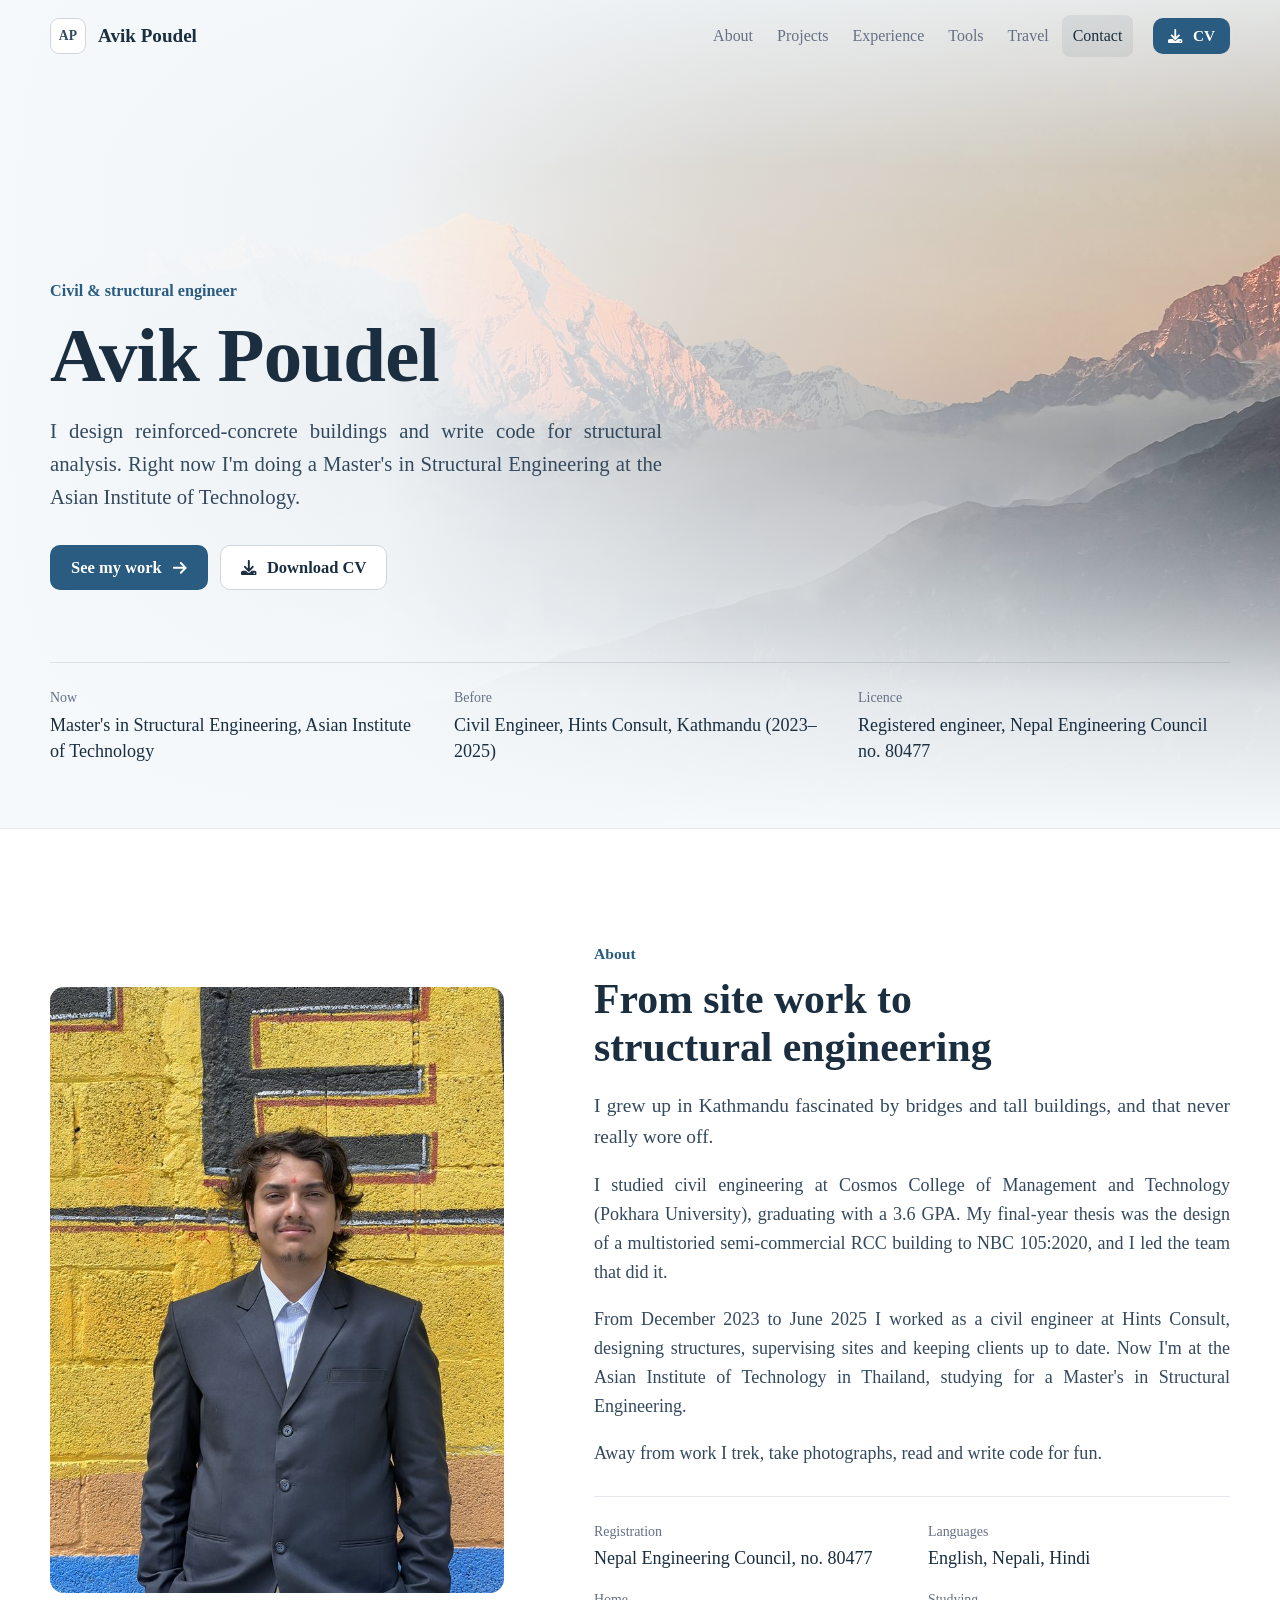
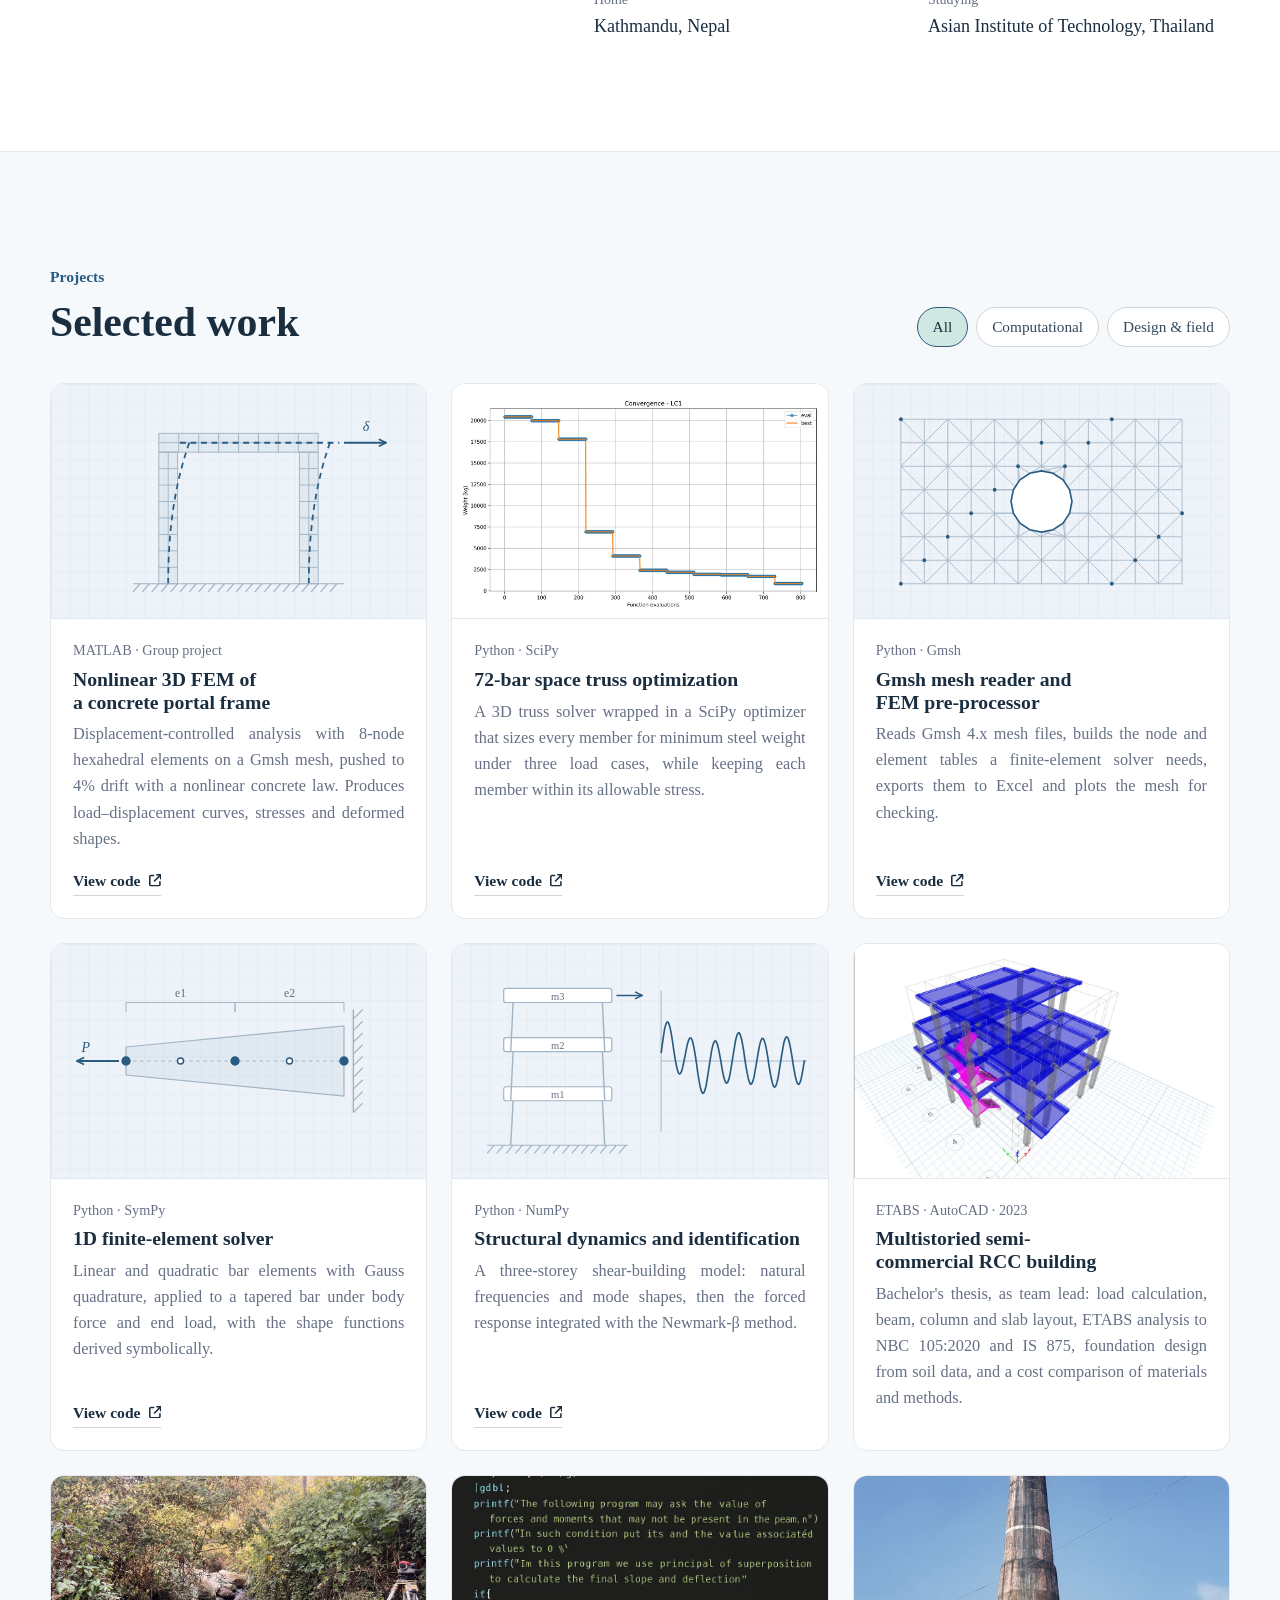
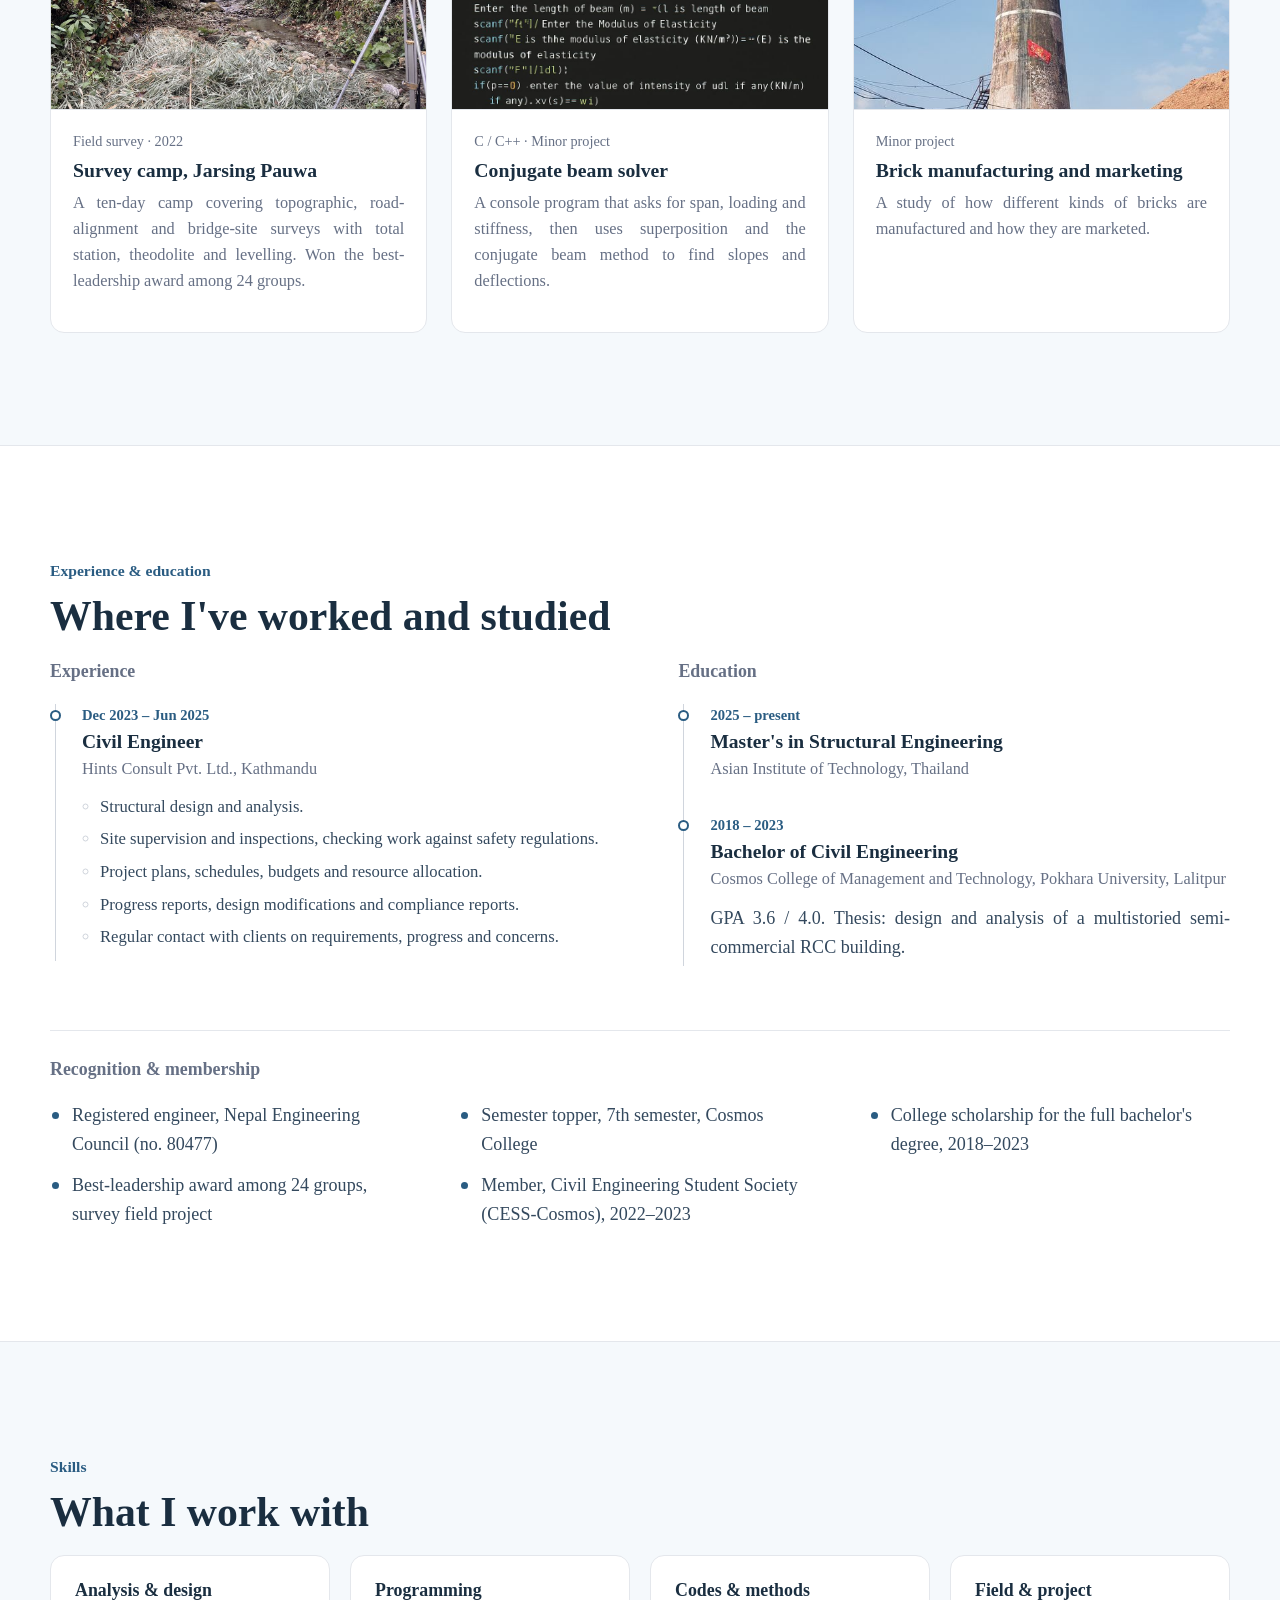
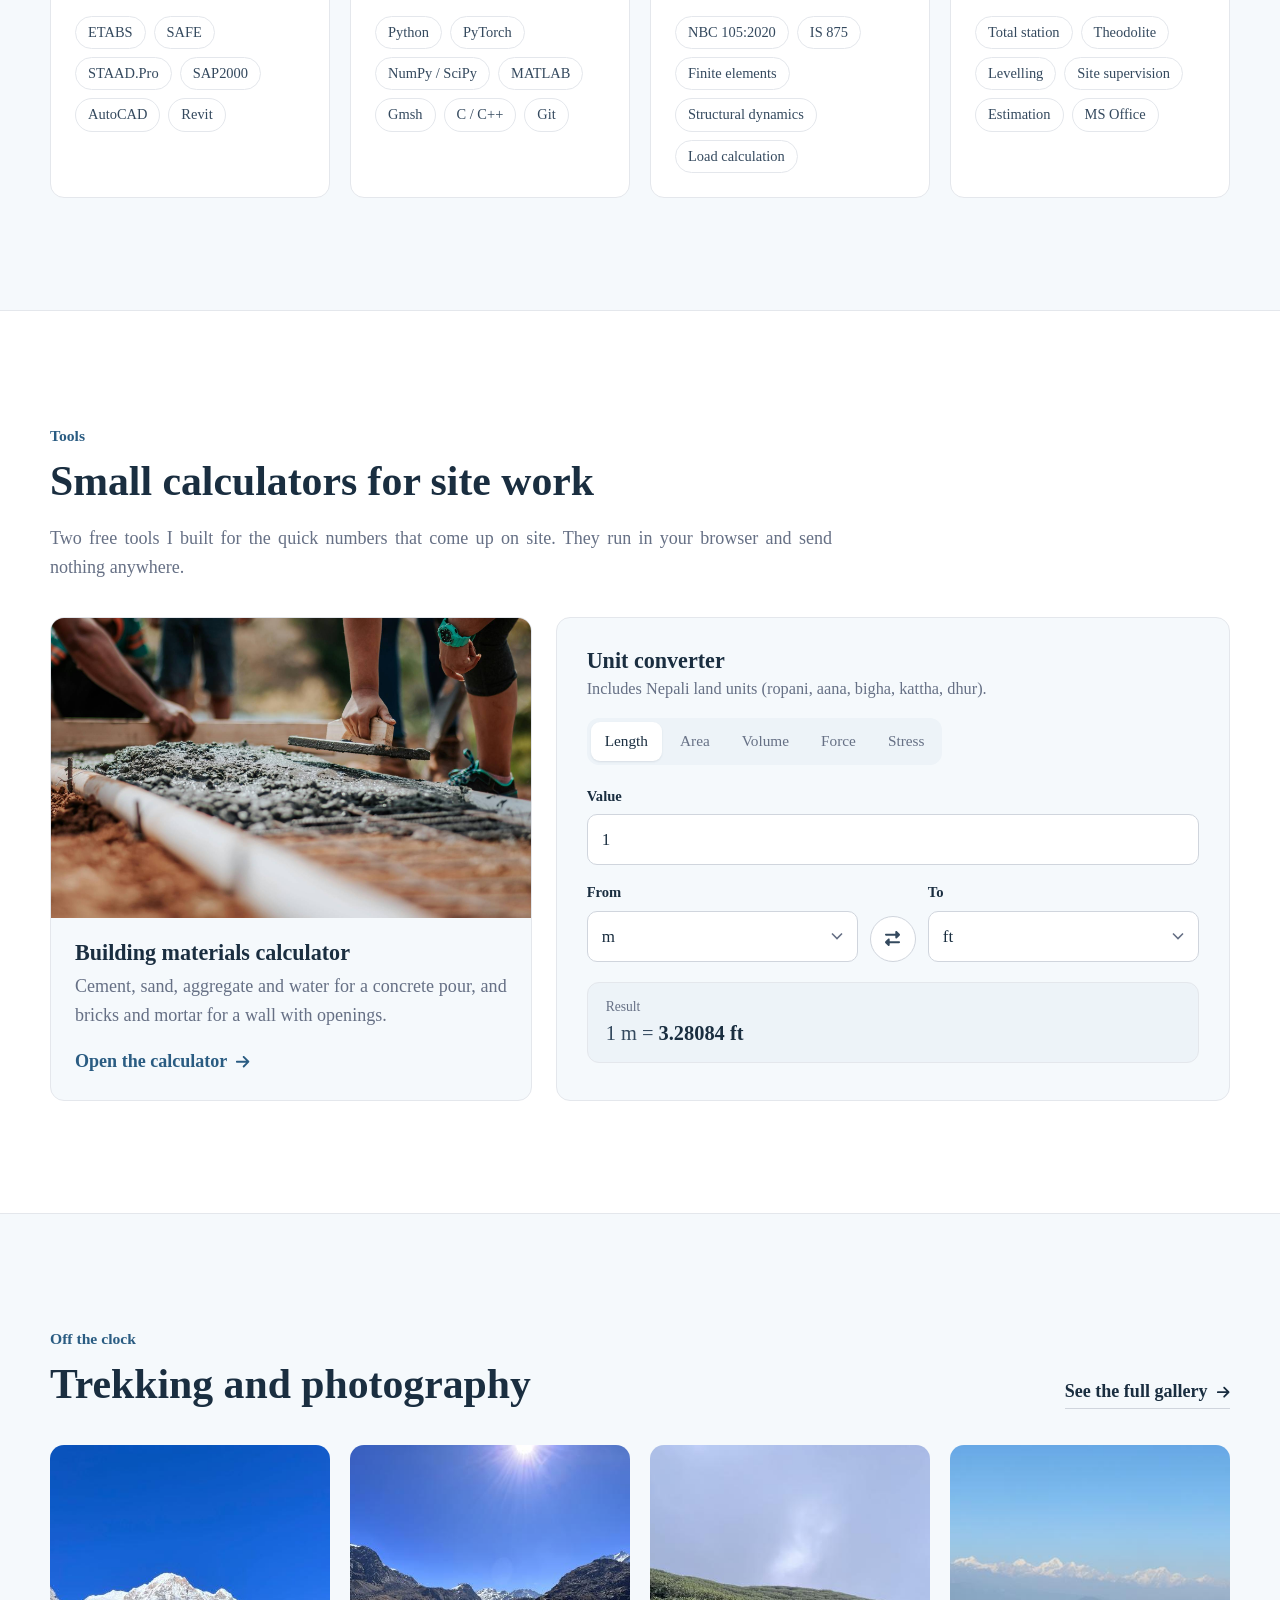
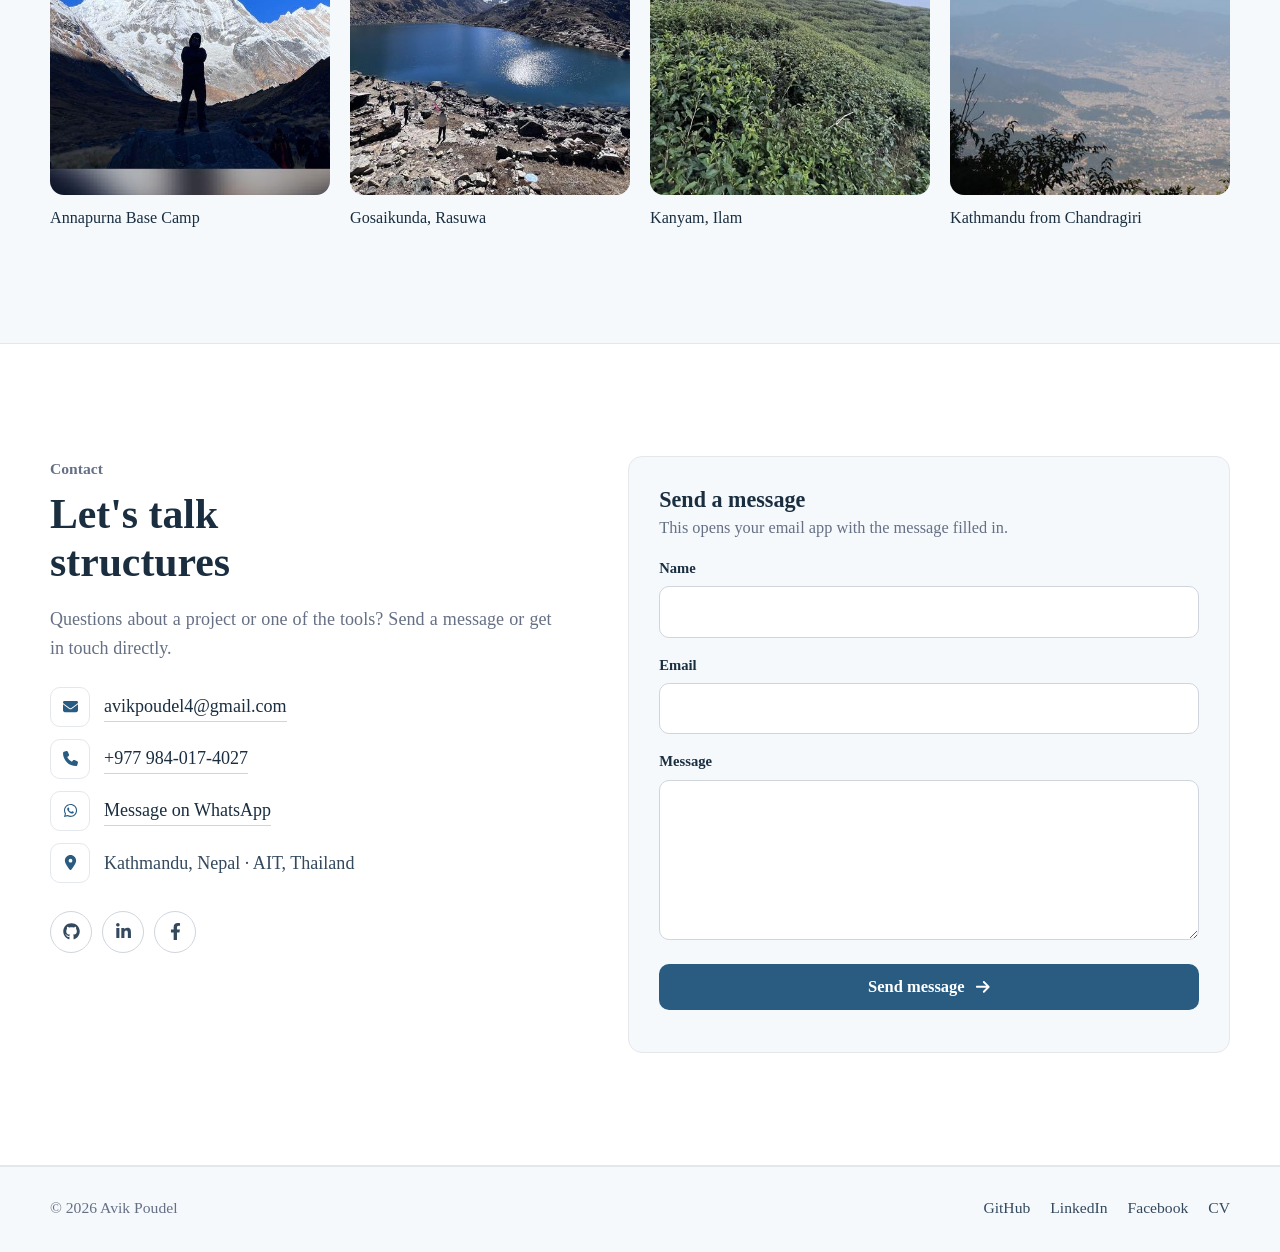
==== commit 754dc46c: "Put the mountain photo behind the intro as a fading background The hero image now fills the intro an" ====
--- a/index.html
+++ b/index.html
@@ -18,11 +18,11 @@
   <meta property="og:image:height" content="630">
   <meta name="twitter:card" content="summary_large_image">
 
-  <link rel="icon" href="favicon.ico" sizes="32x32">
-  <link rel="icon" href="assets/img/favicon.svg" type="image/svg+xml">
-  <link rel="apple-touch-icon" href="assets/img/apple-touch-icon.png">
-  <link rel="preload" as="image" href="assets/img/hero.jpg" imagesrcset="assets/img/hero-sm.jpg 1100w, assets/img/hero.jpg 2200w" imagesizes="(max-width: 860px) 100vw, 50vw">
-  <link rel="stylesheet" href="assets/css/site.css">
+  <link rel="icon" href="favicon.ico?v=20261106" sizes="32x32">
+  <link rel="icon" href="assets/img/favicon.svg?v=20261106" type="image/svg+xml">
+  <link rel="apple-touch-icon" href="assets/img/apple-touch-icon.png?v=20261106">
+  <link rel="preload" as="image" href="assets/img/hero.jpg" imagesrcset="assets/img/hero-sm.jpg 1100w, assets/img/hero.jpg 2200w" imagesizes="100vw">
+  <link rel="stylesheet" href="assets/css/site.css?v=2026110602">
   <script>document.documentElement.classList.add('js');</script>
 
   <script type="application/ld+json">
@@ -79,8 +79,9 @@
 
     <!-- Hero -->
     <section class="hero" id="top" aria-labelledby="hero-title">
-      <div class="container hero__grid">
-        <div>
+      <img class="hero__bg" src="assets/img/hero.jpg" srcset="assets/img/hero-sm.jpg 1100w, assets/img/hero.jpg 2200w" sizes="100vw" width="2200" height="1650" alt="" fetchpriority="high">
+      <div class="container hero__inner">
+        <div class="hero__text">
           <p class="eyebrow">Civil &amp; structural engineer</p>
           <h1 class="hero__title" id="hero-title">Avik Poudel</h1>
           <p class="hero__lead">I design reinforced-concrete buildings and write code for structural analysis. Right now I'm doing a Master's in Structural Engineering at the Asian Institute of Technology.</p>
@@ -95,9 +96,6 @@
             </a>
           </div>
         </div>
-        <figure class="hero__media">
-          <img src="assets/img/hero.jpg" srcset="assets/img/hero-sm.jpg 1100w, assets/img/hero.jpg 2200w" sizes="(max-width: 860px) 100vw, 50vw" width="2200" height="1650" alt="A snow-capped Himalayan peak glowing orange at sunrise above a sea of clouds" fetchpriority="high">
-        </figure>
       </div>
       <div class="container">
         <dl class="hero__facts">
@@ -159,7 +157,7 @@
         <div class="project-grid">
           <article class="project reveal" data-tags="computational">
             <div class="project__media">
-              <img src="assets/img/projects/portal-frame.svg" width="320" height="200" loading="lazy" alt="Line drawing of a meshed concrete portal frame with its deformed shape dashed under a lateral displacement.">
+              <img src="assets/img/projects/portal-frame.svg?v=20261106" width="320" height="200" loading="lazy" alt="Line drawing of a meshed concrete portal frame with its deformed shape dashed under a lateral displacement.">
             </div>
             <div class="project__body">
               <p class="project__meta">MATLAB · Group project</p>
@@ -183,7 +181,7 @@
 
           <article class="project reveal" data-tags="computational">
             <div class="project__media">
-              <img src="assets/img/projects/gmsh-mesh.svg" width="320" height="200" loading="lazy" alt="Triangular finite-element mesh of a plate with a circular hole.">
+              <img src="assets/img/projects/gmsh-mesh.svg?v=20261106" width="320" height="200" loading="lazy" alt="Triangular finite-element mesh of a plate with a circular hole.">
             </div>
             <div class="project__body">
               <p class="project__meta">Python · Gmsh</p>
@@ -195,7 +193,7 @@
 
           <article class="project reveal" data-tags="computational">
             <div class="project__media">
-              <img src="assets/img/projects/fem-1d.svg" width="320" height="200" loading="lazy" alt="Tapered bar fixed at one end, split into two quadratic elements, with an axial load P at the free end.">
+              <img src="assets/img/projects/fem-1d.svg?v=20261106" width="320" height="200" loading="lazy" alt="Tapered bar fixed at one end, split into two quadratic elements, with an axial load P at the free end.">
             </div>
             <div class="project__body">
               <p class="project__meta">Python · SymPy</p>
@@ -207,7 +205,7 @@
 
           <article class="project reveal" data-tags="computational">
             <div class="project__media">
-              <img src="assets/img/projects/shear-building.svg" width="320" height="200" loading="lazy" alt="Three-storey shear building model beside a plot of its top-floor displacement over time.">
+              <img src="assets/img/projects/shear-building.svg?v=20261106" width="320" height="200" loading="lazy" alt="Three-storey shear building model beside a plot of its top-floor displacement over time.">
             </div>
             <div class="project__body">
               <p class="project__meta">Python · NumPy</p>
@@ -496,7 +494,7 @@
     <svg class="icon" aria-hidden="true"><use href="assets/img/icons.svg#i-arrow-up"></use></svg>
   </button>
 
-  <script src="assets/js/site.js" defer></script>
-  <script src="assets/js/converter.js" defer></script>
+  <script src="assets/js/site.js?v=20261106" defer></script>
+  <script src="assets/js/converter.js?v=20261106" defer></script>
 </body>
 </html>
--- a/assets/css/site.css
+++ b/assets/css/site.css
@@ -369,16 +369,42 @@
   line-height: 1.6;
 }
 
-/* ---------- Hero ---------- */
-
-.hero { padding: calc(var(--header-h) + clamp(32px, 6vw, 80px)) 0 0; }
-
-.hero__grid {
-  display: grid;
-  grid-template-columns: minmax(0, 1.05fr) minmax(0, 1fr);
-  gap: clamp(32px, 5vw, 72px);
-  align-items: center;
-}
+/* ---------- Hero ----------
+   The mountain photo sits behind the intro and fades into the page:
+   pale on the left where the text is, clear on the right, gone at the bottom. */
+
+.hero {
+  position: relative;
+  isolation: isolate;
+  overflow: hidden;
+  display: flex;
+  flex-direction: column;
+  justify-content: flex-end;
+  min-height: min(92vh, 860px);
+  padding-top: calc(var(--header-h) + clamp(40px, 8vh, 112px));
+}
+
+.hero__bg {
+  position: absolute;
+  inset: 0;
+  z-index: -2;
+  width: 100%; height: 100%;
+  object-fit: cover;
+  object-position: 68% 38%;
+}
+
+.hero::before {
+  content: "";
+  position: absolute;
+  inset: 0;
+  z-index: -1;
+  background:
+    linear-gradient(90deg, var(--bg) 0%, rgba(245, 249, 252, .93) 30%, rgba(245, 249, 252, .55) 56%, rgba(245, 249, 252, .08) 100%),
+    linear-gradient(0deg, var(--bg) 0%, rgba(245, 249, 252, .85) 16%, rgba(245, 249, 252, 0) 46%),
+    linear-gradient(180deg, rgba(245, 249, 252, .7) 0%, rgba(245, 249, 252, 0) 20%);
+}
+
+.hero__text { max-width: 36rem; }
 
 .eyebrow {
   margin-bottom: 14px;
@@ -396,7 +422,6 @@
 }
 
 .hero__lead {
-  max-width: 36rem;
   margin-bottom: 30px;
   font-size: clamp(1.06rem, .6vw + .9rem, 1.22rem);
   color: var(--ink-2);
@@ -404,22 +429,13 @@
 
 .hero__actions { display: flex; flex-wrap: wrap; gap: 12px; }
 
-.hero__media { margin: 0; }
-.hero__media img {
-  width: 100%;
-  aspect-ratio: 5 / 4;
-  object-fit: cover;
-  object-position: 62% 40%;
-  border-radius: var(--radius);
-}
-
 .hero__facts {
   display: grid;
   grid-template-columns: repeat(3, minmax(0, 1fr));
   gap: 16px 32px;
-  margin: clamp(40px, 6vw, 72px) 0 0;
+  margin: clamp(48px, 8vh, 96px) 0 0;
   padding-block: 24px clamp(40px, 6vw, 64px);
-  border-top: 1px solid var(--line);
+  border-top: 1px solid rgba(26, 46, 64, .12);
 }
 .hero__facts dt,
 .facts dt {
@@ -432,8 +448,12 @@
 .facts dd { margin: 0; color: var(--ink); font-weight: 500; line-height: 1.45; }
 
 @media (max-width: 860px) {
-  .hero__grid { grid-template-columns: 1fr; }
-  .hero__media img { aspect-ratio: 16 / 10; }
+  .hero { min-height: 0; }
+  .hero__bg { object-position: 40% 30%; }
+  .hero::before {
+    background:
+      linear-gradient(180deg, rgba(245, 249, 252, .5) 0%, rgba(245, 249, 252, .74) 36%, rgba(245, 249, 252, .92) 68%, var(--bg) 100%);
+  }
 }
 @media (max-width: 720px) {
   .hero__facts { grid-template-columns: 1fr; gap: 14px; }
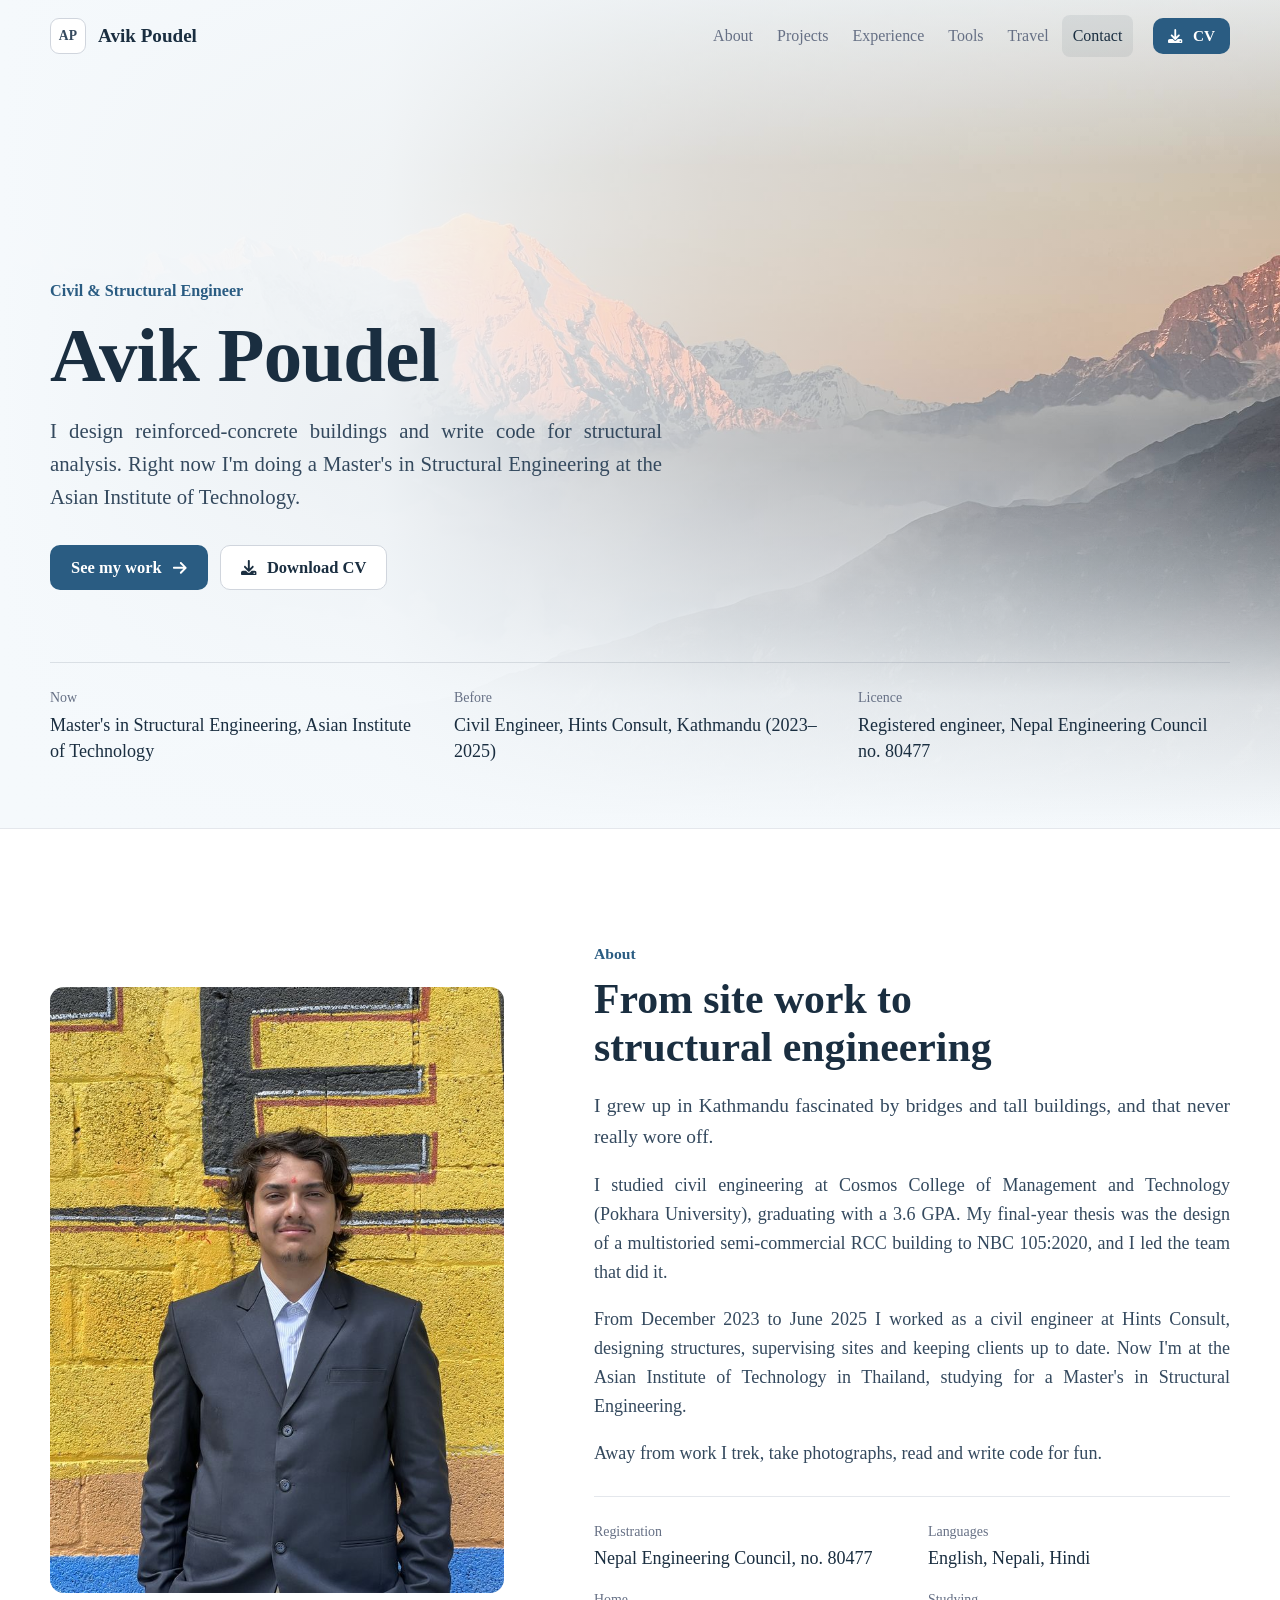
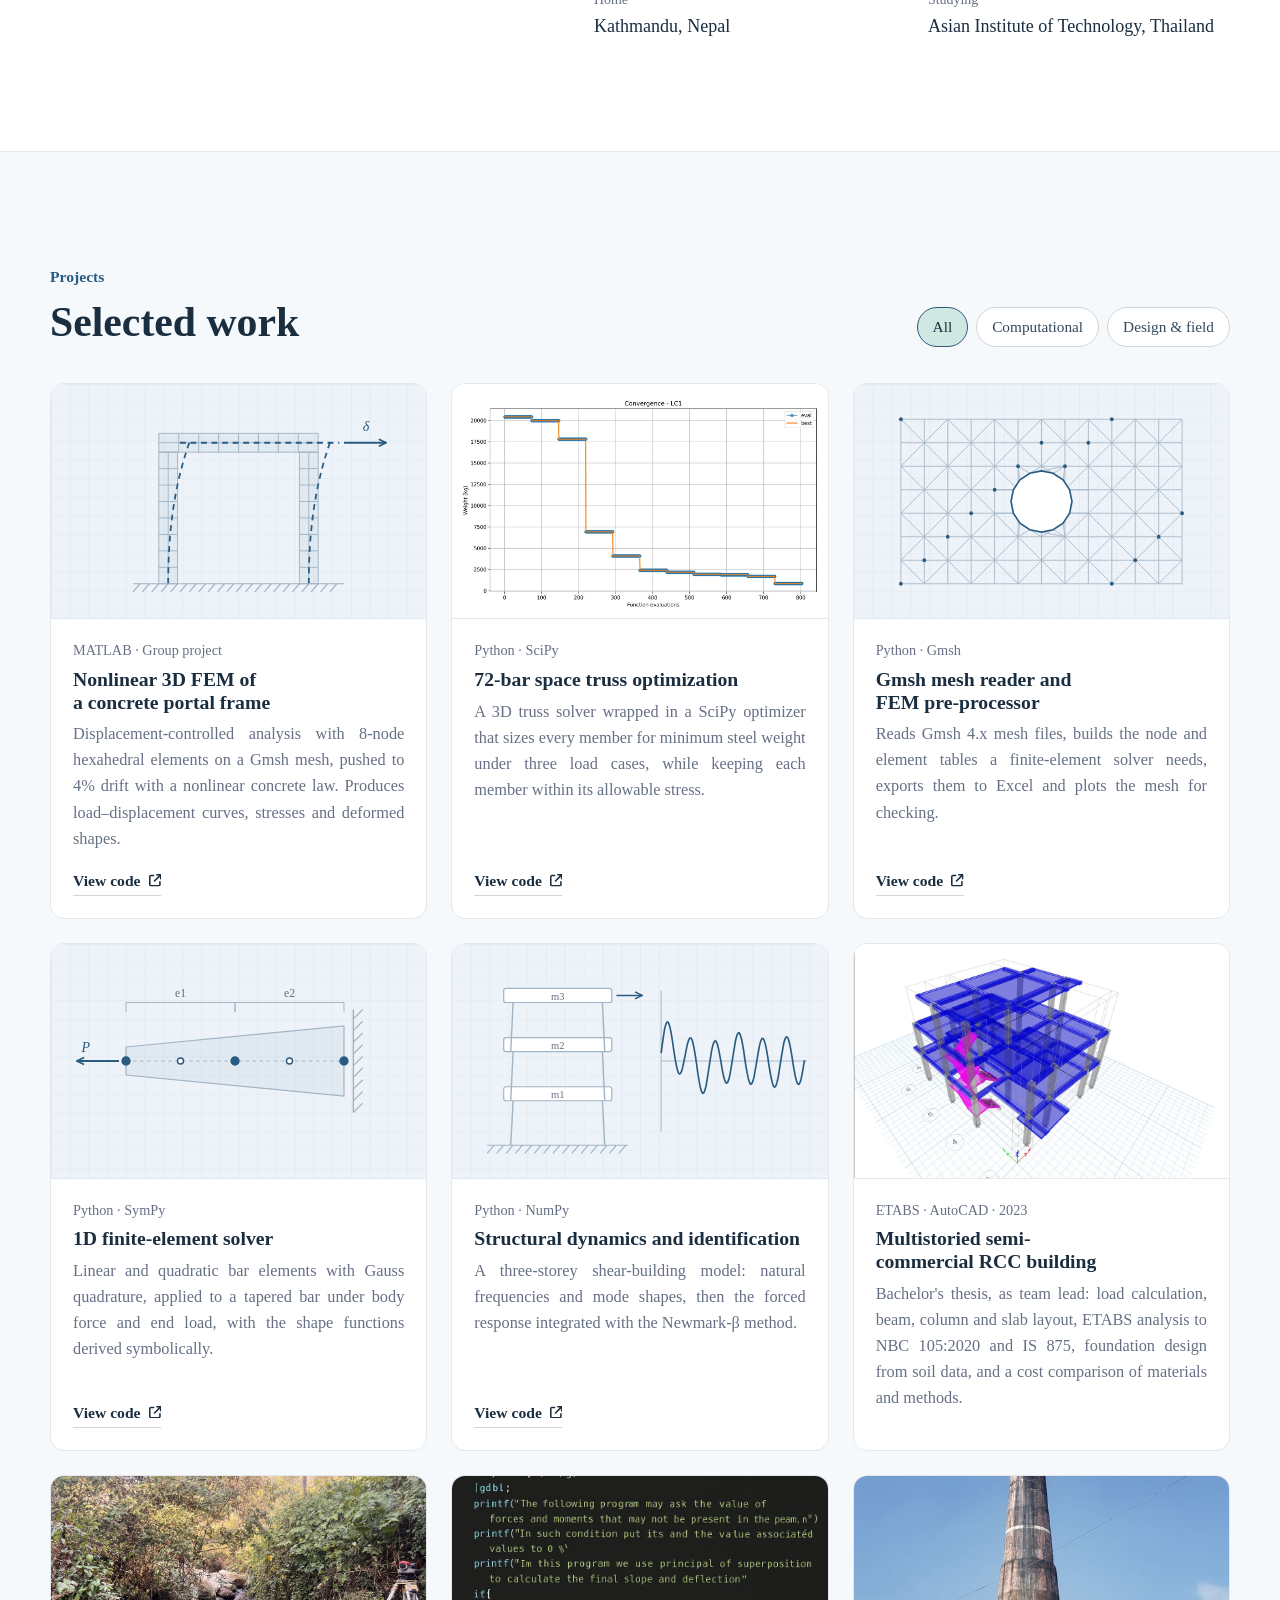
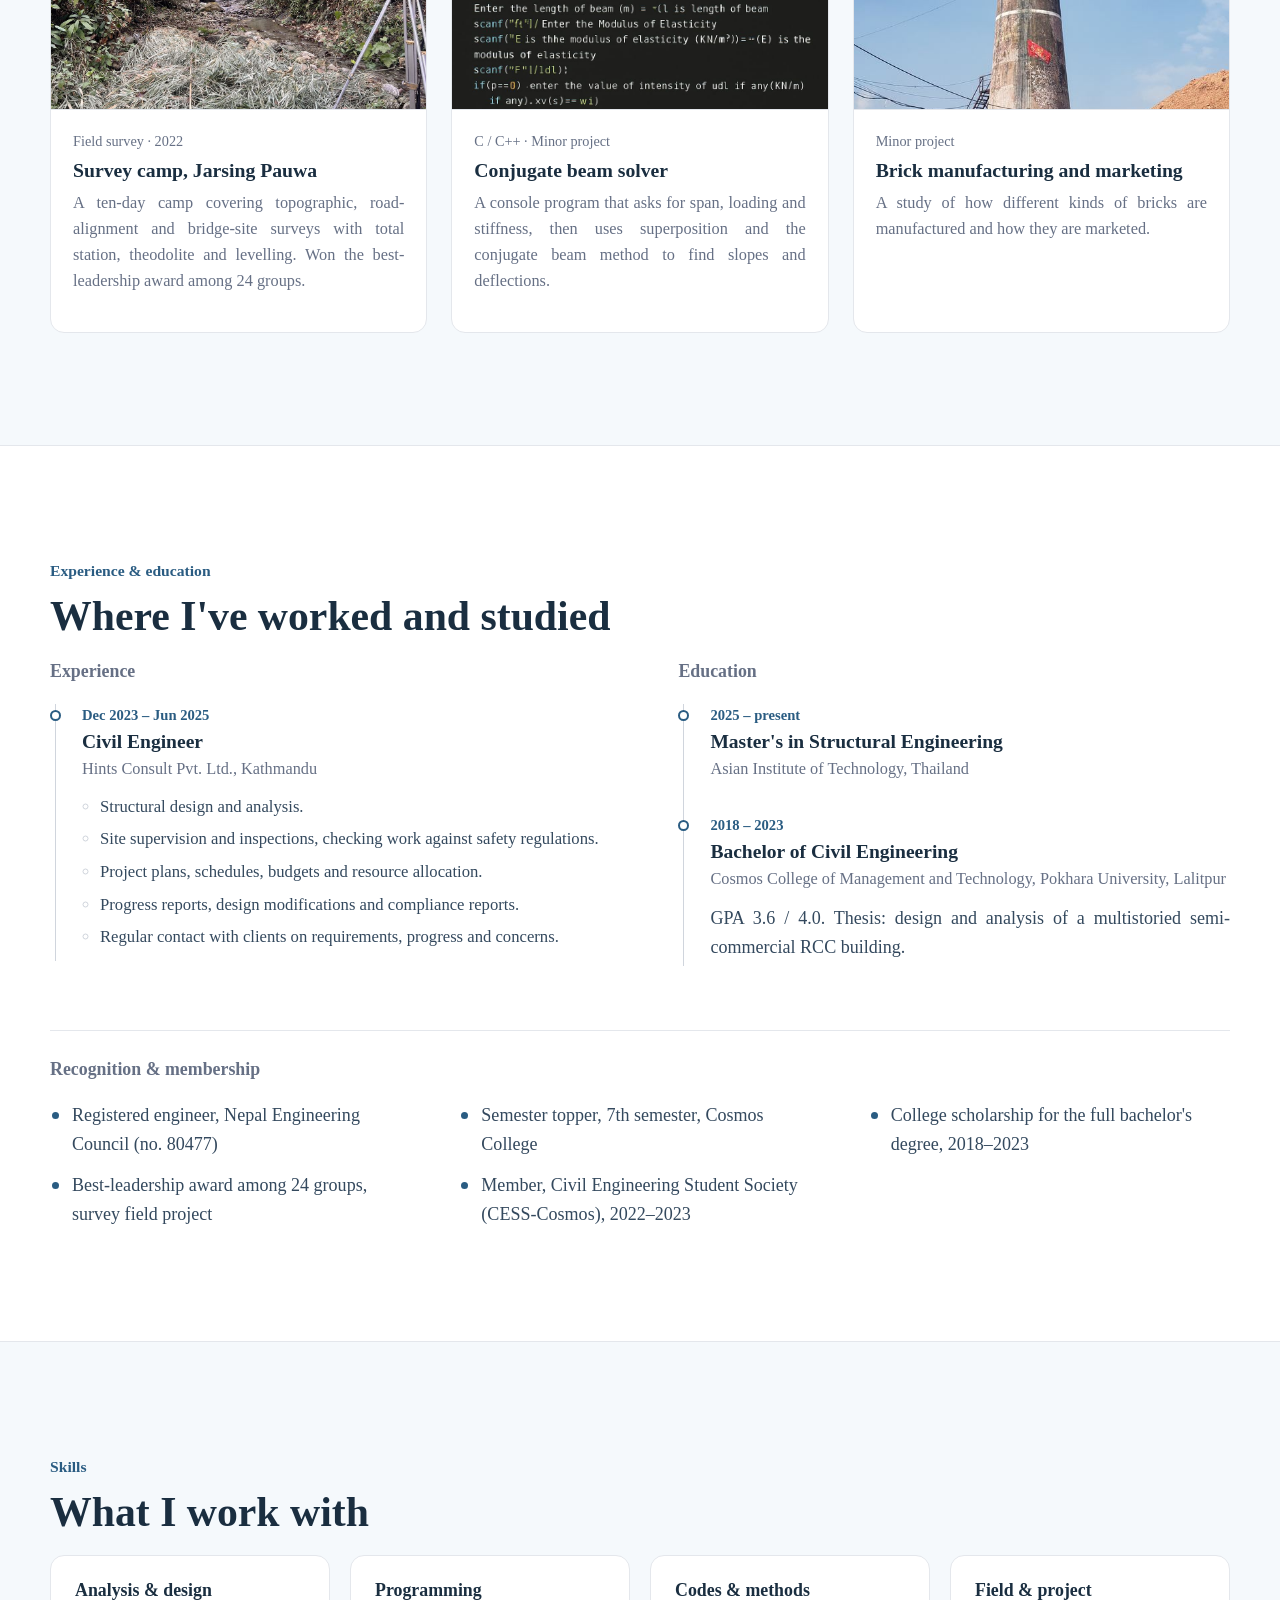
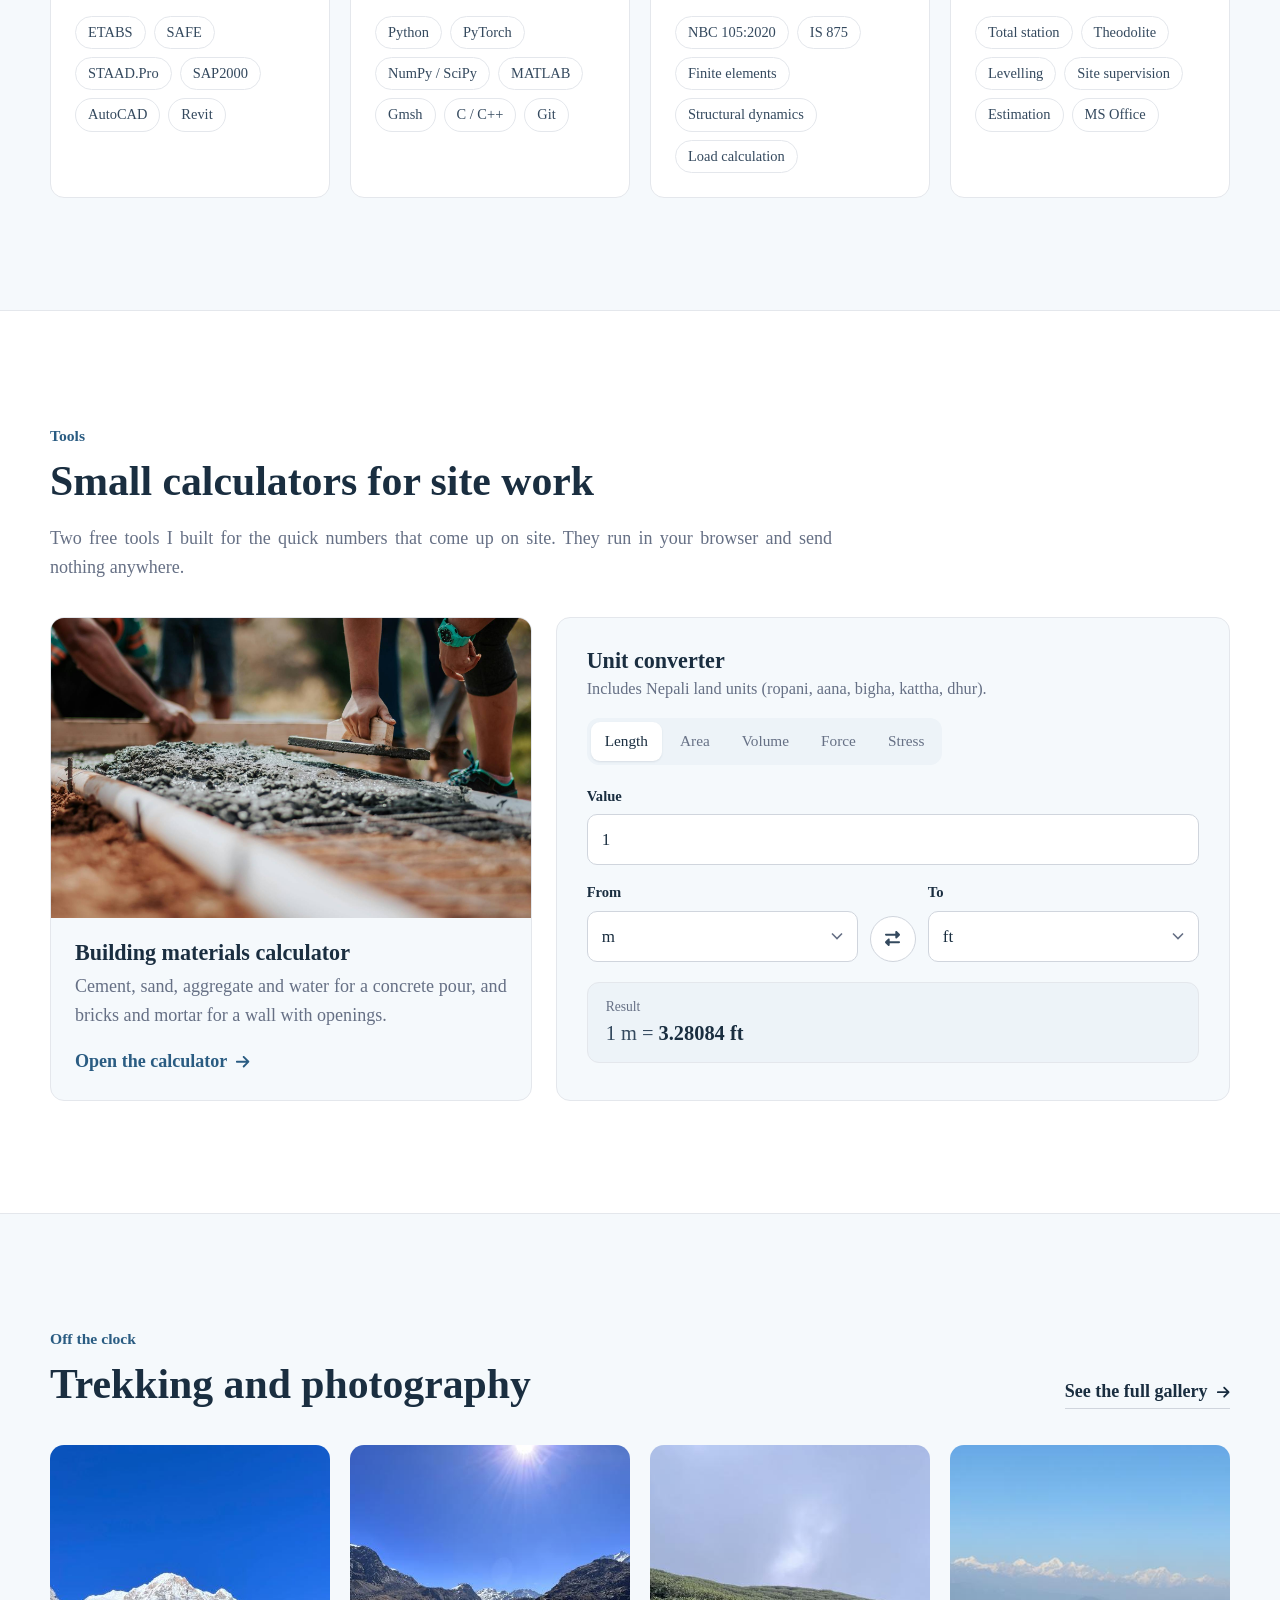
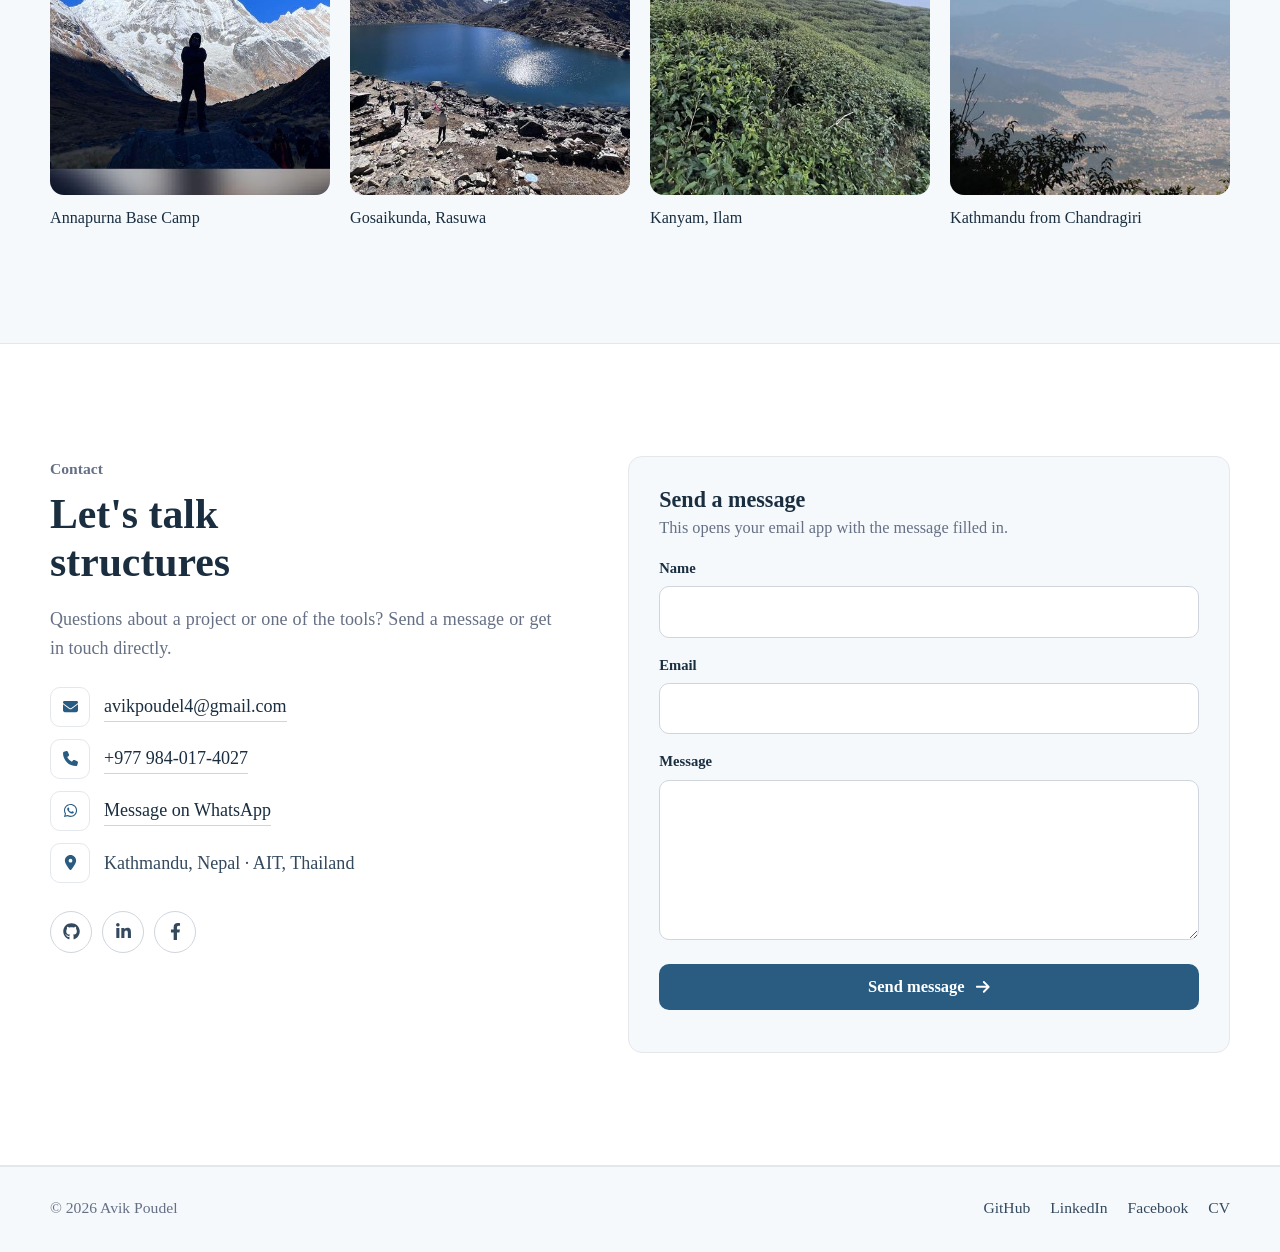
==== commit e7f68943: "Correct capitalization in engineer title" ====
--- a/index.html
+++ b/index.html
@@ -82,7 +82,7 @@
       <img class="hero__bg" src="assets/img/hero.jpg" srcset="assets/img/hero-sm.jpg 1100w, assets/img/hero.jpg 2200w" sizes="100vw" width="2200" height="1650" alt="" fetchpriority="high">
       <div class="container hero__inner">
         <div class="hero__text">
-          <p class="eyebrow">Civil &amp; structural engineer</p>
+          <p class="eyebrow">Civil &amp; Structural Engineer</p>
           <h1 class="hero__title" id="hero-title">Avik Poudel</h1>
           <p class="hero__lead">I design reinforced-concrete buildings and write code for structural analysis. Right now I'm doing a Master's in Structural Engineering at the Asian Institute of Technology.</p>
           <div class="hero__actions">
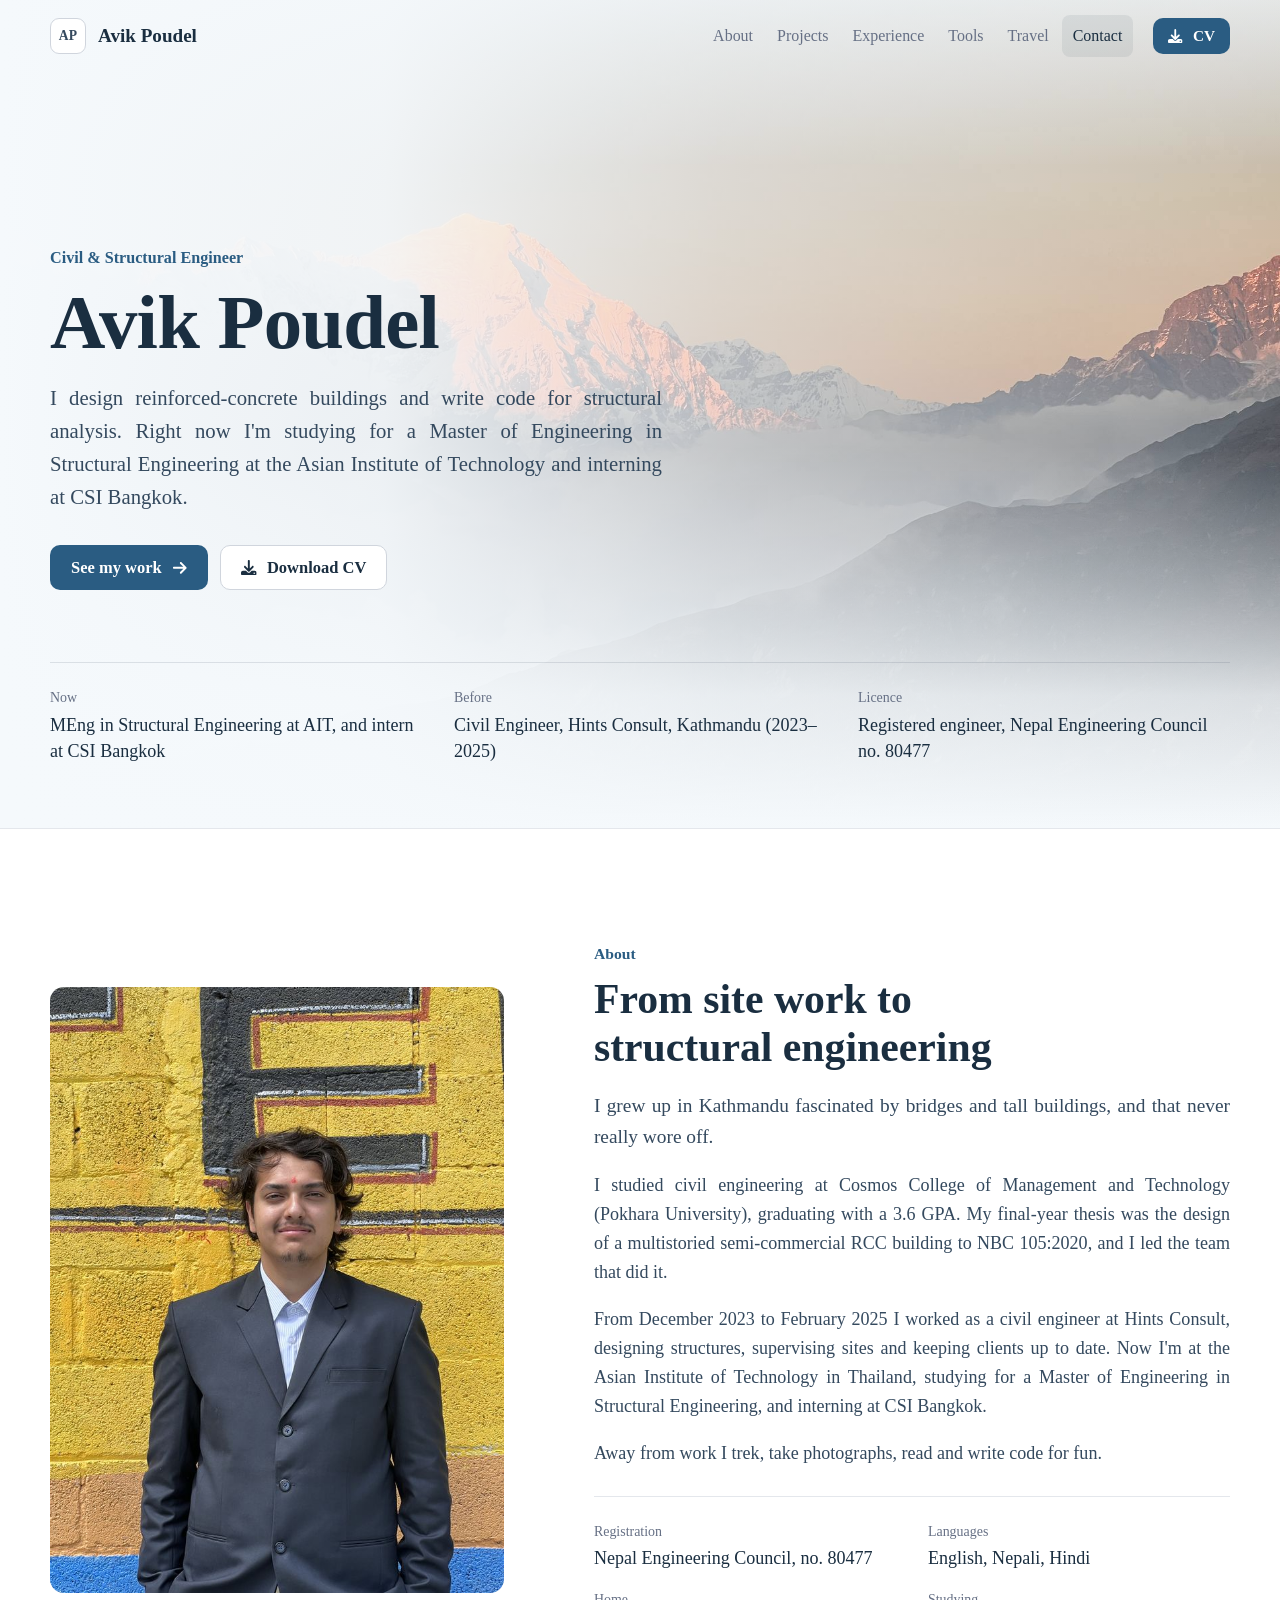
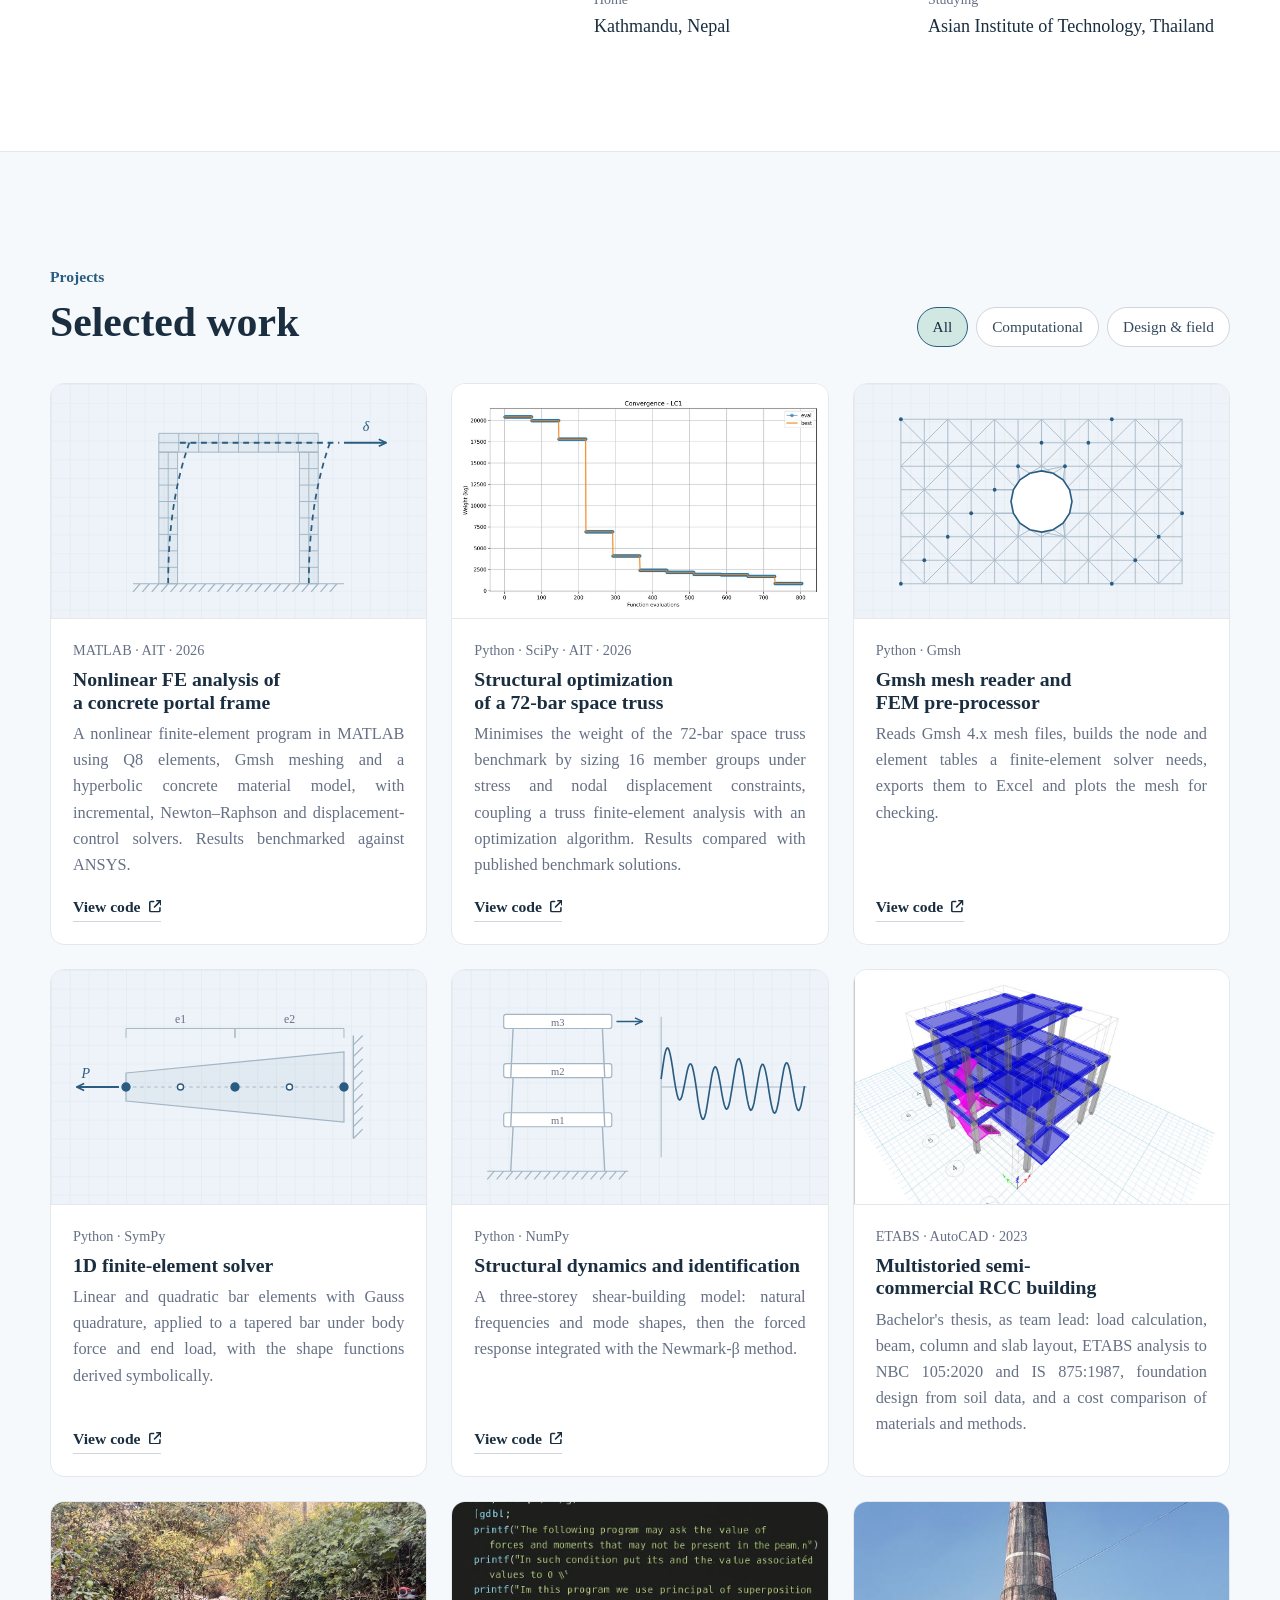
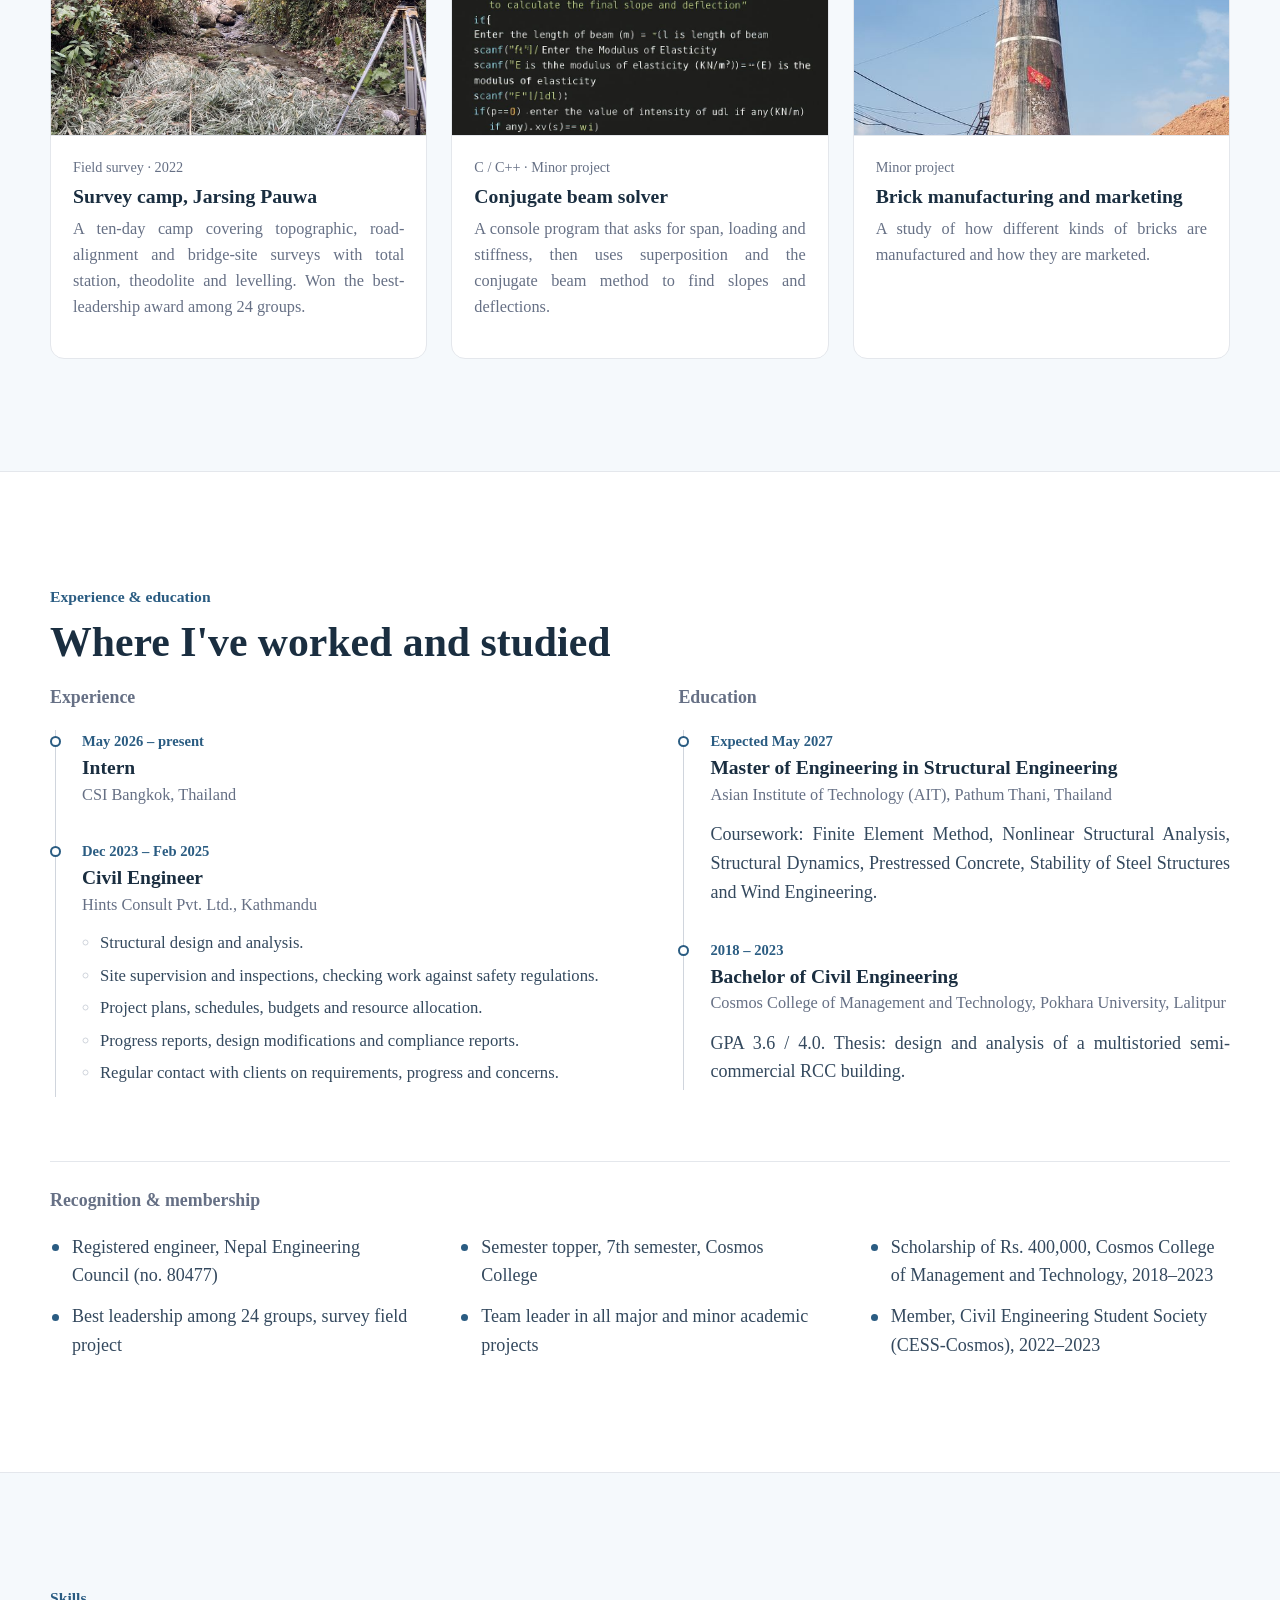
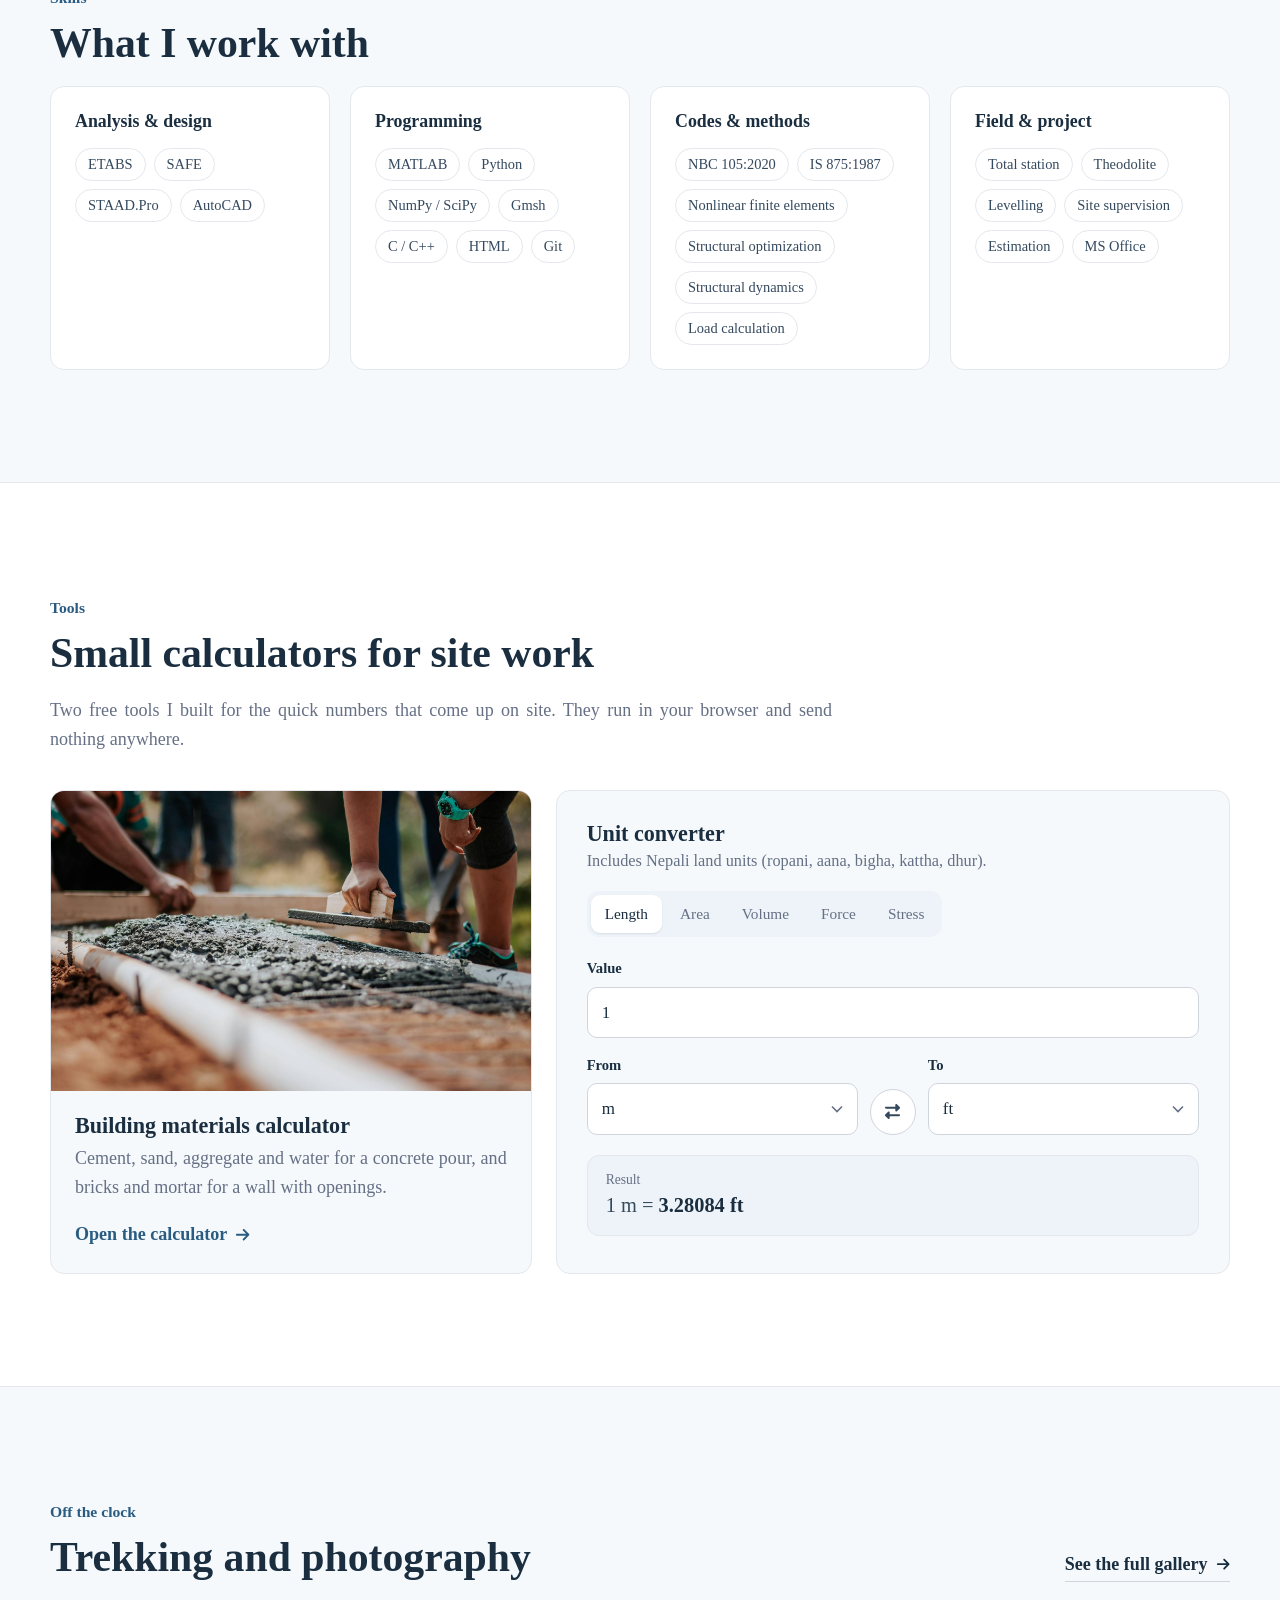
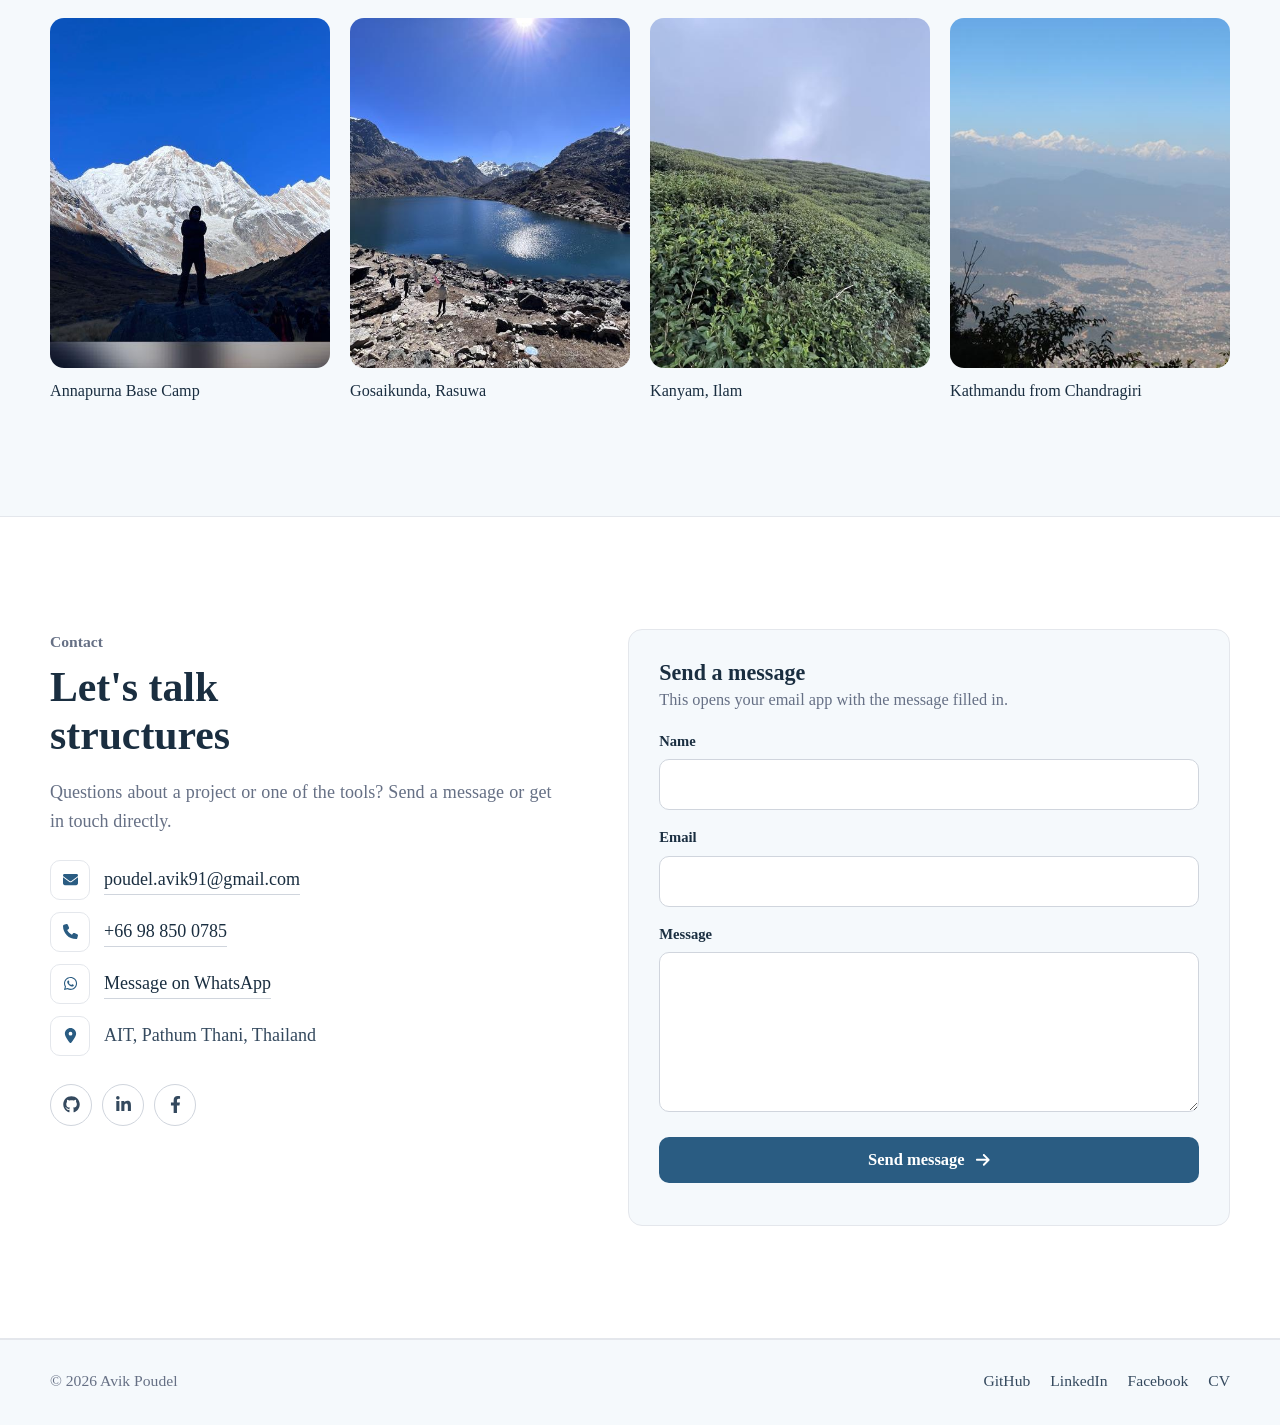
==== commit 1959b64f: "Match the site text to the updated CV Use the CV's email, Thai phone number and AIT location; add th" ====
--- a/index.html
+++ b/index.html
@@ -4,7 +4,7 @@
   <meta charset="utf-8">
   <meta name="viewport" content="width=device-width, initial-scale=1">
   <title>Avik Poudel | Civil &amp; Structural Engineer</title>
-  <meta name="description" content="Avik Poudel is a civil and structural engineer from Kathmandu, Nepal, studying for a Master's in Structural Engineering at the Asian Institute of Technology.">
+  <meta name="description" content="Avik Poudel is a civil and structural engineer from Kathmandu, Nepal, studying for a Master of Engineering in Structural Engineering at the Asian Institute of Technology.">
   <link rel="canonical" href="https://www.avikpoudel.com.np/">
   <meta name="theme-color" content="#f5f9fc">
 
@@ -33,8 +33,8 @@
     "jobTitle": "Civil and Structural Engineer",
     "url": "https://www.avikpoudel.com.np/",
     "image": "https://www.avikpoudel.com.np/assets/img/portrait.jpg",
-    "email": "mailto:avikpoudel4@gmail.com",
-    "address": { "@type": "PostalAddress", "addressLocality": "Kathmandu", "addressCountry": "NP" },
+    "email": "mailto:poudel.avik91@gmail.com",
+    "address": { "@type": "PostalAddress", "addressLocality": "Pathum Thani", "addressCountry": "TH" },
     "alumniOf": { "@type": "CollegeOrUniversity", "name": "Pokhara University" },
     "affiliation": { "@type": "CollegeOrUniversity", "name": "Asian Institute of Technology" },
     "sameAs": [
@@ -67,7 +67,7 @@
           <li><a href="hobby.html">Travel</a></li>
           <li><a href="#contact">Contact</a></li>
         </ul>
-        <a class="btn btn--small" href="resources/cv.pdf" download>
+        <a class="btn btn--small" href="resources/cv.pdf?v=2026110603" download="Avik-Poudel-CV.pdf">
           <svg class="icon" aria-hidden="true"><use href="assets/img/icons.svg#i-download"></use></svg>
           CV
         </a>
@@ -84,13 +84,13 @@
         <div class="hero__text">
           <p class="eyebrow">Civil &amp; Structural Engineer</p>
           <h1 class="hero__title" id="hero-title">Avik Poudel</h1>
-          <p class="hero__lead">I design reinforced-concrete buildings and write code for structural analysis. Right now I'm doing a Master's in Structural Engineering at the Asian Institute of Technology.</p>
+          <p class="hero__lead">I design reinforced-concrete buildings and write code for structural analysis. Right now I'm studying for a Master of Engineering in Structural Engineering at the Asian Institute of Technology and interning at CSI Bangkok.</p>
           <div class="hero__actions">
             <a class="btn" href="#projects">
               See my work
               <svg class="icon" aria-hidden="true"><use href="assets/img/icons.svg#i-arrow-right"></use></svg>
             </a>
-            <a class="btn btn--outline" href="resources/cv.pdf" download>
+            <a class="btn btn--outline" href="resources/cv.pdf?v=2026110603" download="Avik-Poudel-CV.pdf">
               <svg class="icon" aria-hidden="true"><use href="assets/img/icons.svg#i-download"></use></svg>
               Download CV
             </a>
@@ -101,7 +101,7 @@
         <dl class="hero__facts">
           <div>
             <dt>Now</dt>
-            <dd>Master's in Structural Engineering, Asian Institute of Technology</dd>
+            <dd>MEng in Structural Engineering at AIT, and intern at CSI Bangkok</dd>
           </div>
           <div>
             <dt>Before</dt>
@@ -126,7 +126,7 @@
           <h2 id="about-title">From site work to structural engineering</h2>
           <p class="lead">I grew up in Kathmandu fascinated by bridges and tall buildings, and that never really wore off.</p>
           <p>I studied civil engineering at Cosmos College of Management and Technology (Pokhara University), graduating with a 3.6 GPA. My final-year thesis was the design of a multistoried semi-commercial RCC building to NBC 105:2020, and I led the team that did it.</p>
-          <p>From December 2023 to June 2025 I worked as a civil engineer at Hints Consult, designing structures, supervising sites and keeping clients up to date. Now I'm at the Asian Institute of Technology in Thailand, studying for a Master's in Structural Engineering.</p>
+          <p>From December 2023 to February 2025 I worked as a civil engineer at Hints Consult, designing structures, supervising sites and keeping clients up to date. Now I'm at the Asian Institute of Technology in Thailand, studying for a Master of Engineering in Structural Engineering, and interning at CSI Bangkok.</p>
           <p>Away from work I trek, take photographs, read and write code for fun.</p>
           <dl class="facts">
             <div><dt>Registration</dt><dd>Nepal Engineering Council, no. 80477</dd></div>
@@ -160,9 +160,9 @@
               <img src="assets/img/projects/portal-frame.svg?v=20261106" width="320" height="200" loading="lazy" alt="Line drawing of a meshed concrete portal frame with its deformed shape dashed under a lateral displacement.">
             </div>
             <div class="project__body">
-              <p class="project__meta">MATLAB · Group project</p>
-              <h3>Nonlinear 3D FEM of a concrete portal frame</h3>
-              <p>Displacement-controlled analysis with 8-node hexahedral elements on a Gmsh mesh, pushed to 4% drift with a nonlinear concrete law. Produces load–displacement curves, stresses and deformed shapes.</p>
+              <p class="project__meta">MATLAB · AIT · 2026</p>
+              <h3>Nonlinear FE analysis of a concrete portal frame</h3>
+              <p>A nonlinear finite-element program in MATLAB using Q8 elements, Gmsh meshing and a hyperbolic concrete material model, with incremental, Newton–Raphson and displacement-control solvers. Results benchmarked against ANSYS.</p>
               <a class="text-link" href="https://github.com/poudelavik1/FEMPROJECT_GROUP3" target="_blank" rel="noopener">View code <svg class="icon" aria-hidden="true"><use href="assets/img/icons.svg#i-arrow-up-right-from-square"></use></svg></a>
             </div>
           </article>
@@ -172,9 +172,9 @@
               <img src="assets/img/truss-convergence.jpg" width="1400" height="840" loading="lazy" alt="Convergence plot: truss weight falls in steps from about 20,000 to under 1,000 over 800 function evaluations.">
             </div>
             <div class="project__body">
-              <p class="project__meta">Python · SciPy</p>
-              <h3>72-bar space truss optimization</h3>
-              <p>A 3D truss solver wrapped in a SciPy optimizer that sizes every member for minimum steel weight under three load cases, while keeping each member within its allowable stress.</p>
+              <p class="project__meta">Python · SciPy · AIT · 2026</p>
+              <h3>Structural optimization of a 72-bar space truss</h3>
+              <p>Minimises the weight of the 72-bar space truss benchmark by sizing 16 member groups under stress and nodal displacement constraints, coupling a truss finite-element analysis with an optimization algorithm. Results compared with published benchmark solutions.</p>
               <a class="text-link" href="https://github.com/poudelavik1/72bartrussoptimization" target="_blank" rel="noopener">View code <svg class="icon" aria-hidden="true"><use href="assets/img/icons.svg#i-arrow-up-right-from-square"></use></svg></a>
             </div>
           </article>
@@ -222,7 +222,7 @@
             <div class="project__body">
               <p class="project__meta">ETABS · AutoCAD · 2023</p>
               <h3>Multistoried semi-commercial RCC building</h3>
-              <p>Bachelor's thesis, as team lead: load calculation, beam, column and slab layout, ETABS analysis to NBC 105:2020 and IS 875, foundation design from soil data, and a cost comparison of materials and methods.</p>
+              <p>Bachelor's thesis, as team lead: load calculation, beam, column and slab layout, ETABS analysis to NBC 105:2020 and IS 875:1987, foundation design from soil data, and a cost comparison of materials and methods.</p>
             </div>
           </article>
 
@@ -273,7 +273,12 @@
             <h3 class="col-title">Experience</h3>
             <ol class="timeline">
               <li class="timeline__item">
-                <p class="timeline__date">Dec 2023 – Jun 2025</p>
+                <p class="timeline__date">May 2026 – present</p>
+                <h4>Intern</h4>
+                <p class="timeline__place">CSI Bangkok, Thailand</p>
+              </li>
+              <li class="timeline__item">
+                <p class="timeline__date">Dec 2023 – Feb 2025</p>
                 <h4>Civil Engineer</h4>
                 <p class="timeline__place">Hints Consult Pvt. Ltd., Kathmandu</p>
                 <ul>
@@ -291,9 +296,10 @@
             <h3 class="col-title">Education</h3>
             <ol class="timeline">
               <li class="timeline__item">
-                <p class="timeline__date">2025 – present</p>
-                <h4>Master's in Structural Engineering</h4>
-                <p class="timeline__place">Asian Institute of Technology, Thailand</p>
+                <p class="timeline__date">Expected May 2027</p>
+                <h4>Master of Engineering in Structural Engineering</h4>
+                <p class="timeline__place">Asian Institute of Technology (AIT), Pathum Thani, Thailand</p>
+                <p>Coursework: Finite Element Method, Nonlinear Structural Analysis, Structural Dynamics, Prestressed Concrete, Stability of Steel Structures and Wind Engineering.</p>
               </li>
               <li class="timeline__item">
                 <p class="timeline__date">2018 – 2023</p>
@@ -310,8 +316,9 @@
           <ul class="plain-list">
             <li>Registered engineer, Nepal Engineering Council (no. 80477)</li>
             <li>Semester topper, 7th semester, Cosmos College</li>
-            <li>College scholarship for the full bachelor's degree, 2018–2023</li>
-            <li>Best-leadership award among 24 groups, survey field project</li>
+            <li>Scholarship of Rs. 400,000, Cosmos College of Management and Technology, 2018–2023</li>
+            <li>Best leadership among 24 groups, survey field project</li>
+            <li>Team leader in all major and minor academic projects</li>
             <li>Member, Civil Engineering Student Society (CESS-Cosmos), 2022–2023</li>
           </ul>
         </div>
@@ -327,19 +334,19 @@
           <div class="skill-group reveal">
             <h3>Analysis &amp; design</h3>
             <ul class="chips">
-              <li>ETABS</li><li>SAFE</li><li>STAAD.Pro</li><li>SAP2000</li><li>AutoCAD</li><li>Revit</li>
+              <li>ETABS</li><li>SAFE</li><li>STAAD.Pro</li><li>AutoCAD</li>
             </ul>
           </div>
           <div class="skill-group reveal">
             <h3>Programming</h3>
             <ul class="chips">
-              <li>Python</li><li>PyTorch</li><li>NumPy / SciPy</li><li>MATLAB</li><li>Gmsh</li><li>C / C++</li><li>Git</li>
+              <li>MATLAB</li><li>Python</li><li>NumPy / SciPy</li><li>Gmsh</li><li>C / C++</li><li>HTML</li><li>Git</li>
             </ul>
           </div>
           <div class="skill-group reveal">
             <h3>Codes &amp; methods</h3>
             <ul class="chips">
-              <li>NBC 105:2020</li><li>IS 875</li><li>Finite elements</li><li>Structural dynamics</li><li>Load calculation</li>
+              <li>NBC 105:2020</li><li>IS 875:1987</li><li>Nonlinear finite elements</li><li>Structural optimization</li><li>Structural dynamics</li><li>Load calculation</li>
             </ul>
           </div>
           <div class="skill-group reveal">
@@ -431,11 +438,11 @@
           <ul class="contact-list">
             <li>
               <span class="icon-wrap"><svg class="icon" aria-hidden="true"><use href="assets/img/icons.svg#i-envelope"></use></svg></span>
-              <a href="mailto:avikpoudel4@gmail.com">avikpoudel4@gmail.com</a>
+              <a href="mailto:poudel.avik91@gmail.com">poudel.avik91@gmail.com</a>
             </li>
             <li>
               <span class="icon-wrap"><svg class="icon" aria-hidden="true"><use href="assets/img/icons.svg#i-phone"></use></svg></span>
-              <a href="tel:+9779840174027">+977 984-017-4027</a>
+              <a href="tel:+66988500785">+66 98 850 0785</a>
             </li>
             <li>
               <span class="icon-wrap"><svg class="icon" aria-hidden="true"><use href="assets/img/icons.svg#i-whatsapp"></use></svg></span>
@@ -443,7 +450,7 @@
             </li>
             <li>
               <span class="icon-wrap"><svg class="icon" aria-hidden="true"><use href="assets/img/icons.svg#i-location-dot"></use></svg></span>
-              Kathmandu, Nepal · AIT, Thailand
+              AIT, Pathum Thani, Thailand
             </li>
           </ul>
           <ul class="social">
@@ -485,7 +492,7 @@
         <a href="https://github.com/poudelavik1" target="_blank" rel="noopener">GitHub</a>
         <a href="https://www.linkedin.com/in/avik-poudel-980027285/" target="_blank" rel="noopener">LinkedIn</a>
         <a href="https://www.facebook.com/avik.poudel" target="_blank" rel="noopener">Facebook</a>
-        <a href="resources/cv.pdf" download>CV</a>
+        <a href="resources/cv.pdf?v=2026110603" download="Avik-Poudel-CV.pdf">CV</a>
       </nav>
     </div>
   </footer>
@@ -494,7 +501,7 @@
     <svg class="icon" aria-hidden="true"><use href="assets/img/icons.svg#i-arrow-up"></use></svg>
   </button>
 
-  <script src="assets/js/site.js?v=20261106" defer></script>
+  <script src="assets/js/site.js?v=2026110604" defer></script>
   <script src="assets/js/converter.js?v=20261106" defer></script>
 </body>
 </html>
